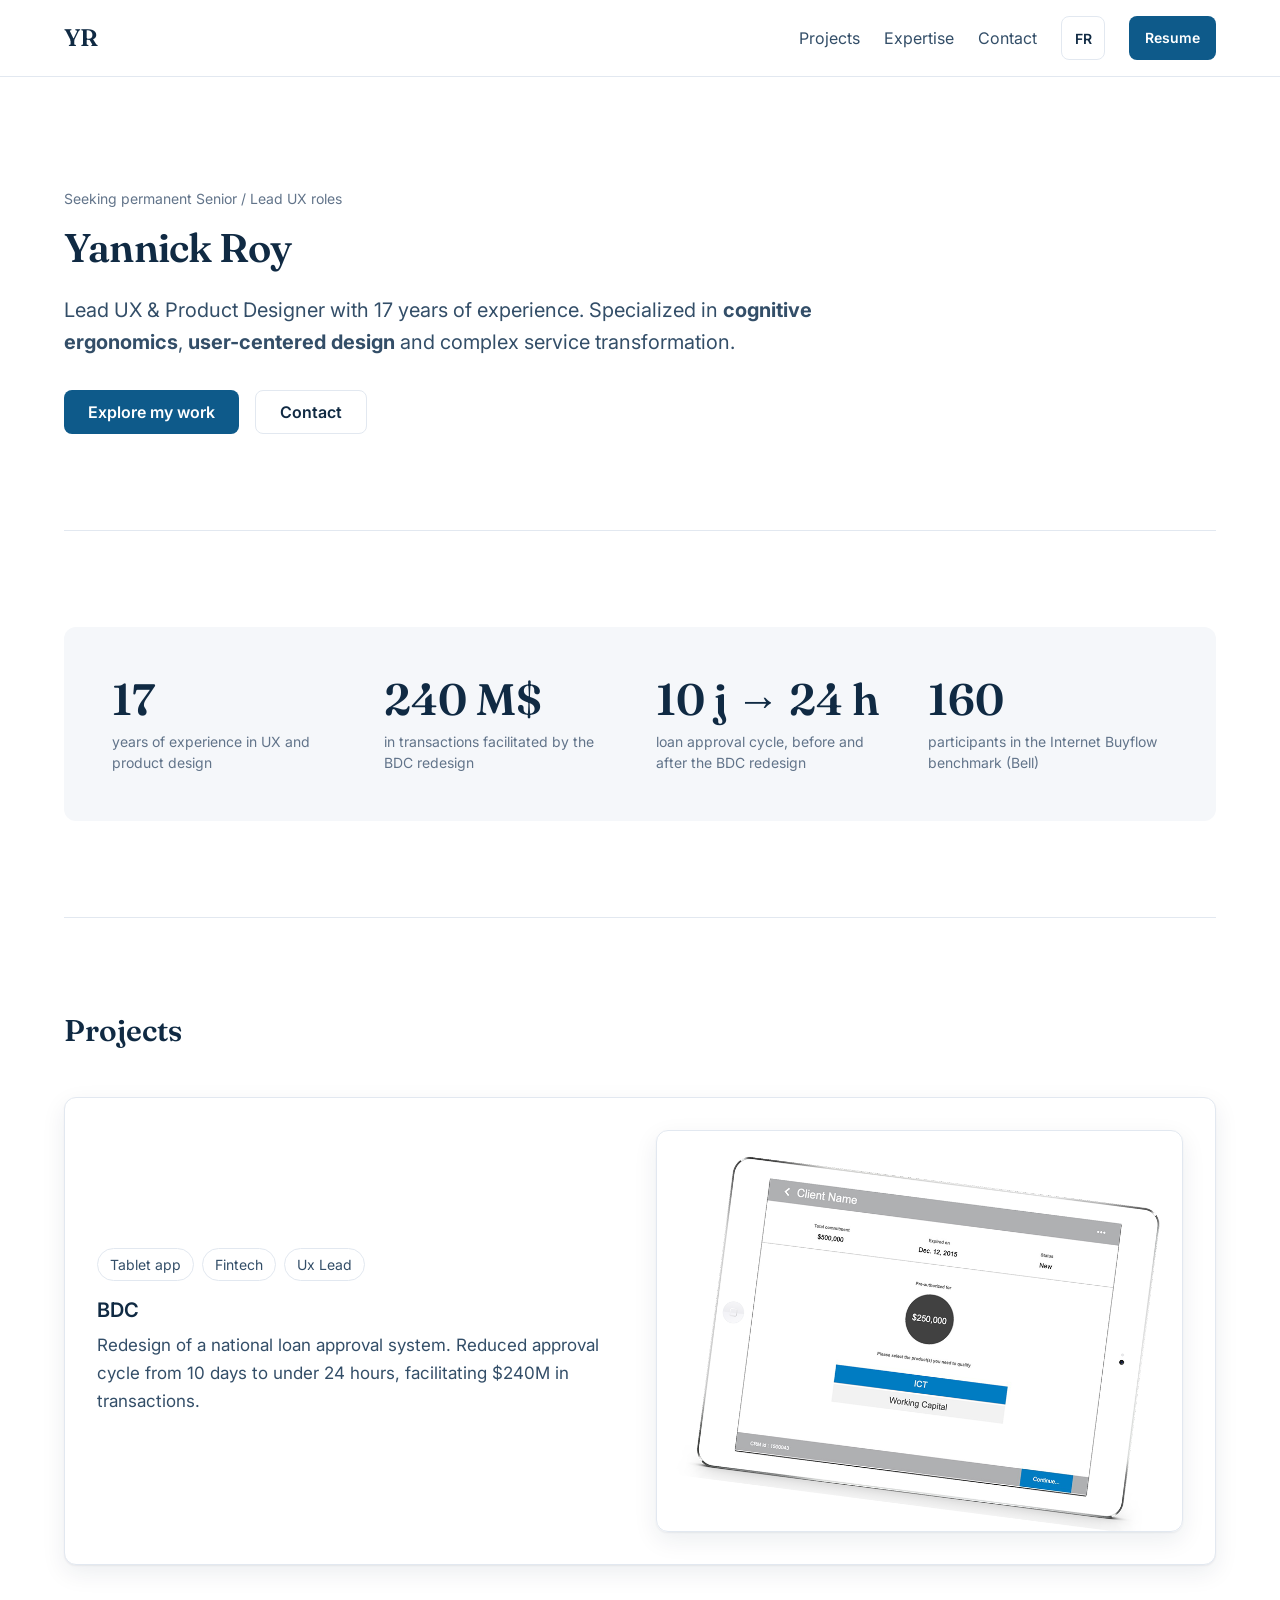
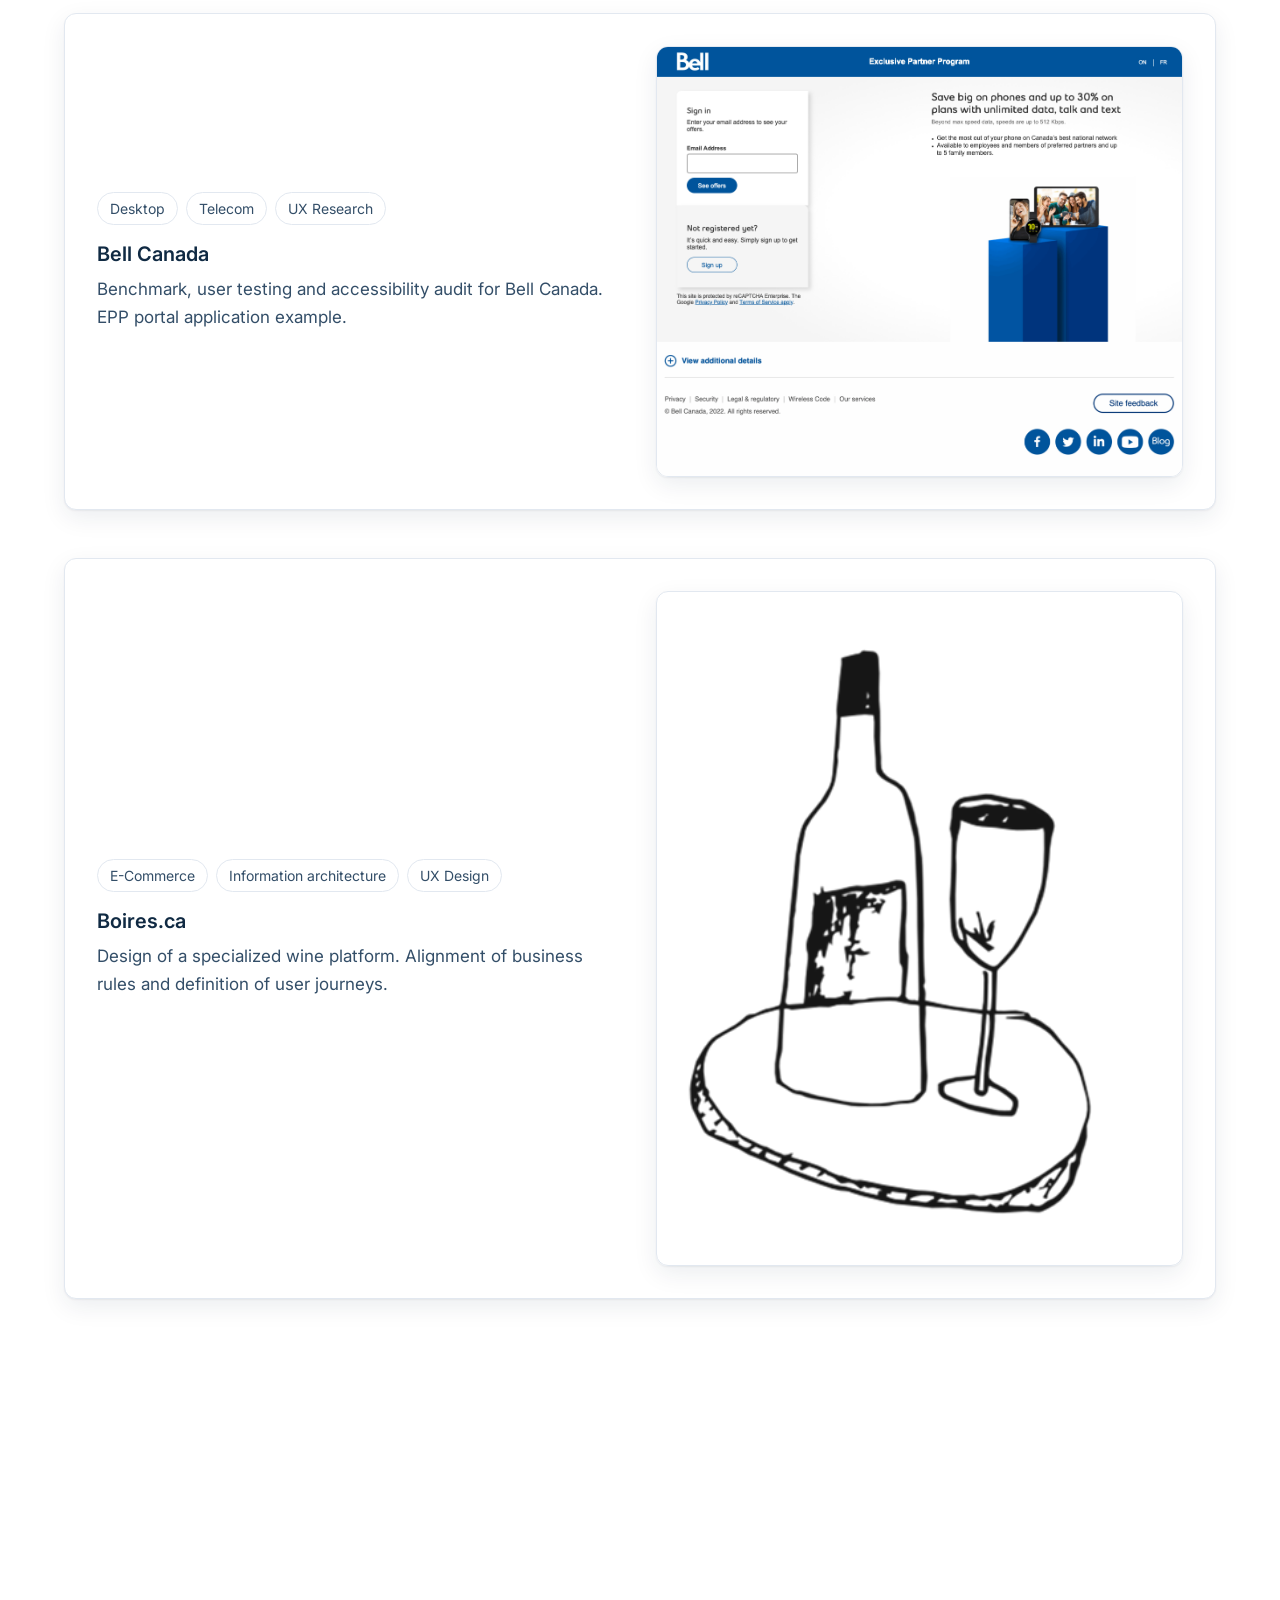
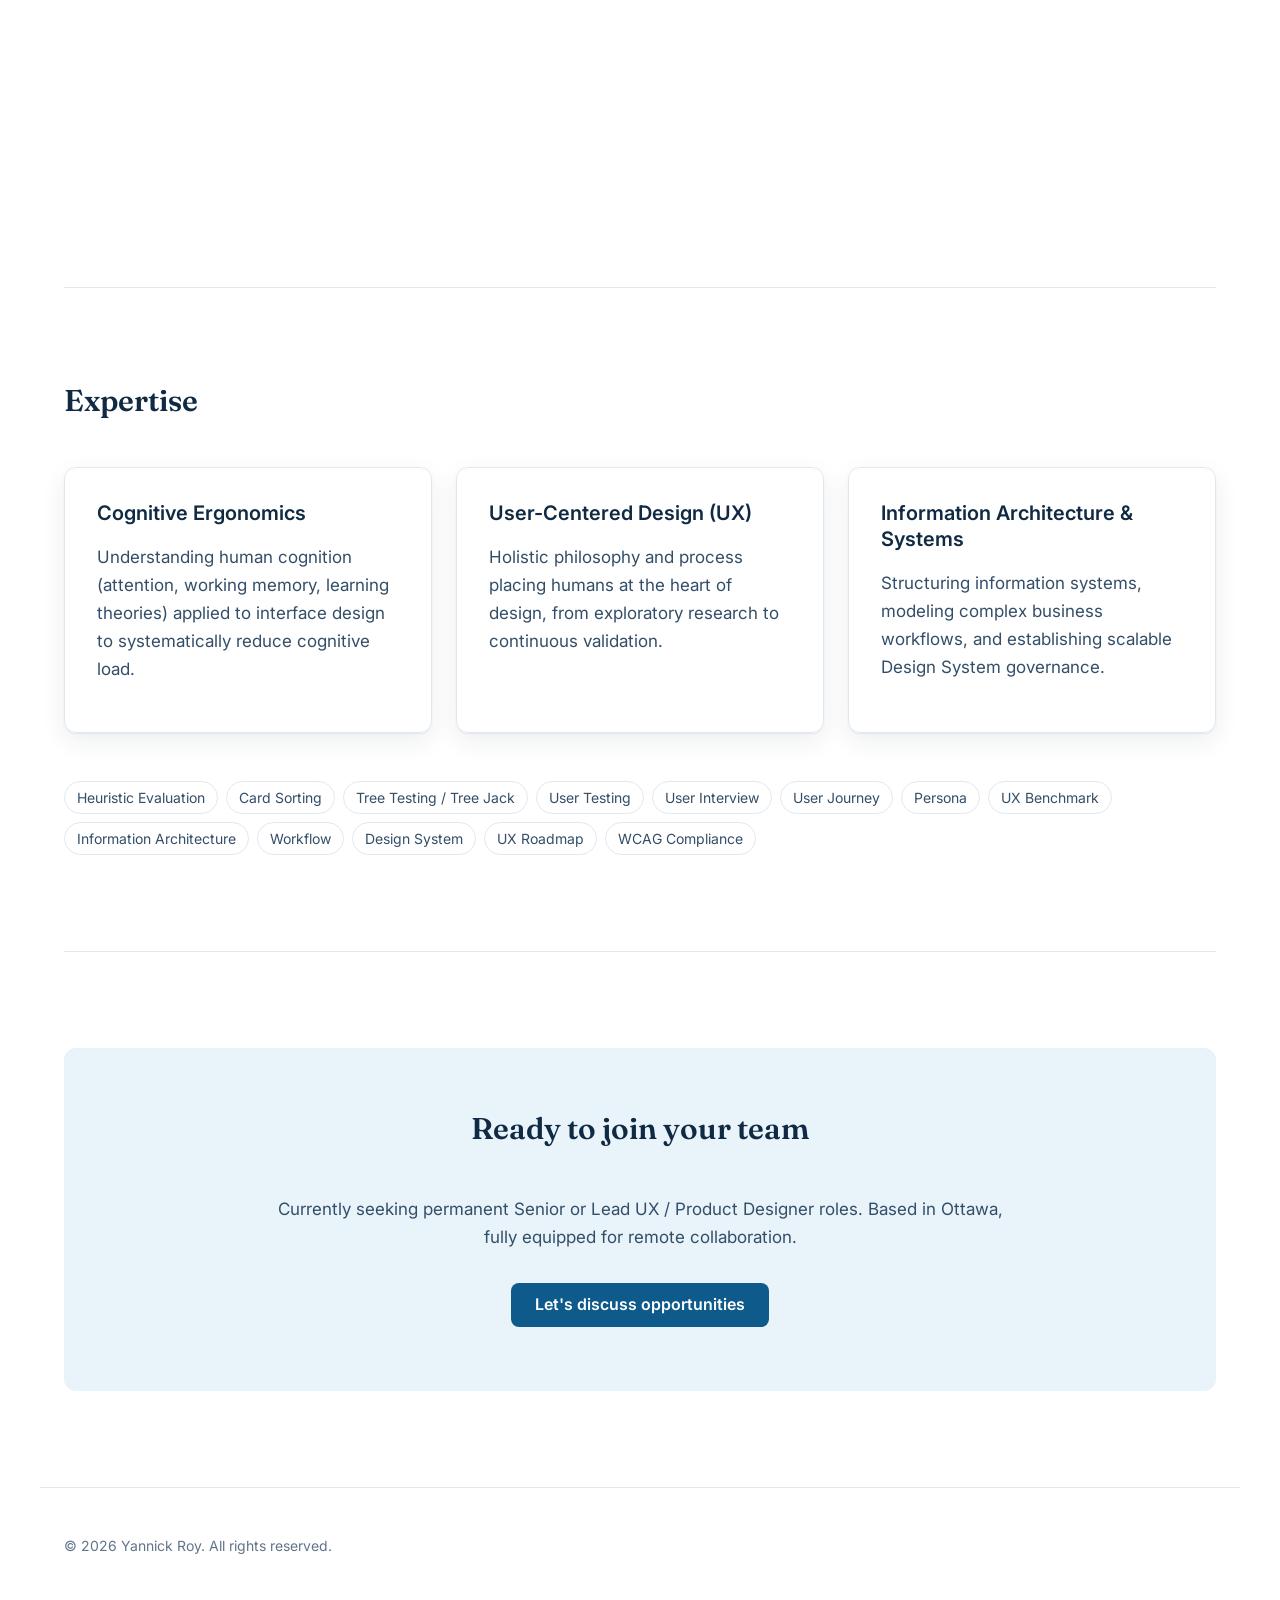
==== accueil-v2.html @ 12312c07 "Projets : la dernière carte tient sa position avant Expertise" ====
<!DOCTYPE html>
<html lang="fr">
<head>
  <meta charset="UTF-8" />
  <meta name="viewport" content="width=device-width, initial-scale=1.0" />
  <title>Yannick Roy — Lead UX &amp; Product Designer</title>
  <link rel="preconnect" href="https://fonts.googleapis.com" />
  <link rel="preconnect" href="https://fonts.gstatic.com" crossorigin />
  <link href="https://fonts.googleapis.com/css2?family=Fraunces:wght@600&family=Inter:wght@400;600&display=swap" rel="stylesheet" />
  <style>
    :root {
      --paper:#FFFFFF; --wash:#F5F7FA;
      --ink:#102A43; --ink-soft:#334E68; --muted:#62748A; --line:#E2E8F0;
      --accent:#1B7FBB; --accent-deep:#0E5A8A; --accent-wash:#E8F3FA;
      --font-display:"Fraunces",Georgia,serif; --font-body:"Inter",system-ui,sans-serif;
      --radius:12px; --shadow:0 1px 2px rgba(16,42,67,.06),0 8px 24px rgba(16,42,67,.08);
    }
    * { box-sizing:border-box; }
    body { margin:0; background:var(--paper); color:var(--ink-soft); font-family:var(--font-body); font-size:17px; line-height:1.65; }
    a { color:var(--accent-deep); }
    a:focus-visible, button:focus-visible { outline:2px solid var(--accent-deep); outline-offset:2px; }
    .progress { position:fixed; top:0; left:0; height:3px; background:var(--accent); width:0; z-index:100; }
    header { position:sticky; top:0; background:rgba(255,255,255,.92); backdrop-filter:blur(6px); border-bottom:1px solid var(--line); z-index:99; }
    .nav { max-width:1200px; margin:0 auto; padding:16px 24px; display:flex; align-items:center; gap:24px; }
    .nav-logo { font-family:var(--font-display); font-weight:600; font-size:24px; color:var(--ink); text-decoration:none; }
    .nav-links { display:flex; gap:24px; list-style:none; margin:0 0 0 auto; padding:0; }
    .nav-links a { color:var(--ink-soft); text-decoration:none; font-size:16px; min-height:44px; display:flex; align-items:center; }
    .nav-links a:hover { color:var(--accent-deep); }
    .btn-lang { min-width:44px; min-height:44px; border:1px solid var(--line); border-radius:8px; background:var(--paper); color:var(--ink); font:600 14px var(--font-body); cursor:pointer; }
    .btn-cv { min-height:44px; display:flex; align-items:center; padding:0 16px; border-radius:8px; background:var(--accent-deep); color:#fff; text-decoration:none; font-size:14px; font-weight:600; }
    .btn-cv:hover { background:var(--ink); }
    main { max-width:1200px; margin:0 auto; padding:0 24px; }
    section { padding:96px 0; }
    section[id] { scroll-margin-top:96px; }
    #projects { padding-bottom:60vh; }
    section + section { border-top:1px solid var(--line); }
    h1 { font-family:var(--font-display); font-weight:600; font-size:40px; line-height:1.1; letter-spacing:-0.02em; color:var(--ink); margin:0 0 24px; }
    h2 { font-family:var(--font-display); font-weight:600; font-size:30px; line-height:1.15; color:var(--ink); margin:0 0 48px; }
    h3 { font-size:20px; line-height:1.3; font-weight:600; color:var(--ink); margin:0 0 8px; }
    .lead { font-size:20px; line-height:1.6; max-width:760px; margin:0 0 32px; }
    .hero-status { font-size:14px; color:var(--muted); margin-bottom:16px; }
    .hero-cta { display:flex; gap:16px; flex-wrap:wrap; }
    .btn-primary { min-height:44px; display:inline-flex; align-items:center; padding:0 24px; border-radius:8px; background:var(--accent-deep); color:#fff; text-decoration:none; font-weight:600; font-size:16px; }
    .btn-primary:hover { background:var(--ink); }
    .btn-secondary { min-height:44px; display:inline-flex; align-items:center; padding:0 24px; border-radius:8px; border:1px solid var(--line); color:var(--ink); text-decoration:none; font-weight:600; font-size:16px; }
    .stats { background:var(--wash); border-radius:12px; padding:48px; display:grid; grid-template-columns:repeat(4,1fr); gap:32px; }
    .stat-num { font-family:var(--font-display); font-weight:600; font-size:44px; color:var(--ink); line-height:1.1; }
    .stat-label { font-size:14px; color:var(--muted); line-height:1.5; margin-top:8px; }
    .projects-grid { display:block; }
    .card { display:grid; grid-template-columns:1fr 1fr; gap:32px; align-items:center; background:var(--paper); border:1px solid var(--line); border-radius:12px; box-shadow:var(--shadow); padding:32px; text-decoration:none; color:inherit; margin-bottom:48px; position:sticky; top:96px; }
    .projects-grid .card:nth-child(2) { top:112px; }
    .projects-grid .card:nth-child(3) { top:128px; }
    .card:hover { border-color:var(--accent-deep); }
    .card img { width:100%; border-radius:12px; border:1px solid var(--line); box-shadow:var(--shadow); }
    .card p { margin:0; }
    .tags { display:flex; gap:8px; flex-wrap:wrap; margin-bottom:16px; }
    .tag { font-size:14px; padding:4px 12px; border-radius:999px; border:1px solid var(--line); color:var(--ink-soft); }
    .expertise-grid { display:grid; grid-template-columns:repeat(3,1fr); gap:24px; }
    .expertise-card { border:1px solid var(--line); border-radius:12px; padding:32px; box-shadow:var(--shadow); }
    .methods { display:flex; flex-wrap:wrap; gap:8px; margin-top:48px; }
    .contact-card { background:var(--accent-wash); border-radius:12px; padding:64px; text-align:center; }
    .contact-card p { max-width:760px; margin:0 auto 32px; }
    footer { max-width:1200px; margin:0 auto; padding:32px 24px 48px; font-size:14px; color:var(--muted); border-top:1px solid var(--line); }
    .fade { opacity:0; transform:translateY(24px); transition:opacity 600ms ease-out, transform 600ms ease-out; }
    .fade.visible { opacity:1; transform:none; }
    @media (max-width: 800px) {
      h1 { font-size:32px; } h2 { font-size:26px; } section { padding:64px 0; }
      .stats { grid-template-columns:1fr 1fr; padding:32px; }
      .card { grid-template-columns:1fr; }
      .expertise-grid { grid-template-columns:1fr; }
      .nav-links { display:none; }
    }
    @media (prefers-reduced-motion: reduce) {
      .fade { opacity:1; transform:none; transition:none; }
      .card { position:static; }
      #projects { padding-bottom:96px; }
    }
  </style>
</head>
<body>
  <div class="progress" id="progress"></div>
  <header>
    <nav class="nav">
      <a href="accueil-v2.html" class="nav-logo">YR</a>
      <ul class="nav-links">
        <li><a href="#projects" data-i18n="nav_projects">Projets</a></li>
        <li><a href="#expertise" data-i18n="nav_expertise">Expertise</a></li>
        <li><a href="#contact" data-i18n="nav_contact">Contact</a></li>
      </ul>
      <button id="lang-toggle" class="btn-lang" aria-label="Changer de langue"><span id="lang-text">EN</span></button>
      <a href="CV_Yannick-Roy_2026_fr.pdf" class="btn-cv" data-i18n="nav_cv">CV</a>
    </nav>
  </header>

  <main>
    <section class="fade">
      <p class="hero-status" data-i18n="hero_status">Disponible pour un poste permanent Senior / Lead UX</p>
      <h1>Yannick Roy</h1>
      <p class="lead" data-i18n="hero_subtitle">Lead UX &amp; Product Designer avec 17 ans d’expérience. Spécialisé en <strong>ergonomie cognitive</strong>, <strong>design centré utilisateur</strong> et transformation de services complexes.</p>
      <div class="hero-cta">
        <a href="#projects" class="btn-primary" data-i18n="hero_cta_primary">Découvrir mes projets</a>
        <a href="#contact" class="btn-secondary" data-i18n="nav_contact">Contact</a>
      </div>
    </section>

    <section class="fade">
      <div class="stats">
        <div><div class="stat-num">17</div><div class="stat-label" data-i18n="stat_years">années d’expérience en UX et design produit</div></div>
        <div><div class="stat-num">240 M$</div><div class="stat-label" data-i18n="stat_bdc">de transactions facilitées par la refonte BDC</div></div>
        <div><div class="stat-num">10 j → 24 h</div><div class="stat-label" data-i18n="stat_cycle">cycle d’autorisation de prêts, avant et après la refonte BDC</div></div>
        <div><div class="stat-num">160</div><div class="stat-label" data-i18n="stat_bell">participants au benchmark Internet Buyflow (Bell)</div></div>
      </div>
    </section>

    <section id="projects" class="fade">
      <h2 data-i18n="projects_title">Projets</h2>
      <div class="projects-grid">
        <a href="bdc.html" class="card">
          <div>
            <div class="tags"><span class="tag">Tablet app</span><span class="tag">Fintech</span><span class="tag">Ux Lead</span></div>
            <h3>BDC</h3>
            <p data-i18n="project_bdc_desc">Refonte d'un système national d'autorisation de prêts. Réduction du cycle de validation de 10 jours à 24 heures, facilitant 240 M$ de transactions.</p>
          </div>
          <img src="images/BDC/BDC-Prototype-Tablet.png" alt="Prototype tablette BDC : écran d'autorisation de prêt" />
        </a>
        <a href="bell.html" class="card">
          <div>
            <div class="tags"><span class="tag">Desktop</span><span class="tag">Telecom</span><span class="tag">UX Research</span></div>
            <h3>Bell Canada</h3>
            <p data-i18n="project_bell_desc">Benchmark, tests utilisateurs et audit d'accessibilité pour Bell Canada. Exemple d'application au portail EPP.</p>
          </div>
          <img src="images/BellEPP/EPP-LandingOld.jpg" alt="Ancien portail EPP de Bell, avant la refonte" />
        </a>
        <a href="boires.html" class="card">
          <div>
            <div class="tags"><span class="tag">E-Commerce</span><span class="tag">Information architecture</span><span class="tag">UX Design</span></div>
            <h3>Boires.ca</h3>
            <p data-i18n="project_boires_desc">Design d'une plateforme spécialisée vin. Alignement des règles d'affaires et définition des parcours utilisateurs.</p>
          </div>
          <img src="images/Boires/Boires-Noir-Illustration.png" alt="Illustration de la plateforme Boires.ca" />
        </a>
      </div>
    </section>

    <section id="expertise" class="fade">
      <h2 data-i18n="expertise_title">Expertise</h2>
      <div class="expertise-grid">
        <div class="expertise-card">
          <h3 data-i18n="expertise_1_title">Ergonomie Cognitive</h3>
          <p data-i18n="expertise_1_desc">Compréhension du fonctionnement humain (système attentionnel, mémoire, théories de l'apprentissage) appliquée à la conception d'interfaces pour réduire la charge mentale.</p>
        </div>
        <div class="expertise-card">
          <h3 data-i18n="expertise_2_title">Design Centré Utilisateur (UX)</h3>
          <p data-i18n="expertise_2_desc">Philosophie et processus holistiques plaçant l'humain au cœur de la conception, de la recherche exploratoire à la validation continue.</p>
        </div>
        <div class="expertise-card">
          <h3 data-i18n="expertise_3_title">Architecture d'Information &amp; Systèmes</h3>
          <p data-i18n="expertise_3_desc">Structuration de systèmes d'information, modélisation de flux d'affaires complexes (workflows) et gouvernance de solutions évolutives.</p>
        </div>
      </div>
      <div class="methods">
        <span class="tag" data-i18n="exp_tag_heuristics">Évaluation heuristique</span>
        <span class="tag" data-i18n="exp_tag_card_sorting">Tri de cartes</span>
        <span class="tag" data-i18n="exp_tag_tree_jack">Tree testing / Tree jack</span>
        <span class="tag" data-i18n="exp_tag_user_testing">Test utilisateur</span>
        <span class="tag" data-i18n="exp_tag_interview">Entrevue</span>
        <span class="tag" data-i18n="exp_tag_user_journey">User journey</span>
        <span class="tag" data-i18n="exp_tag_persona">Persona</span>
        <span class="tag" data-i18n="exp_tag_benchmark">Benchmark</span>
        <span class="tag" data-i18n="exp_tag_info_architecture">Information architecture</span>
        <span class="tag" data-i18n="exp_tag_workflow">Workflow</span>
        <span class="tag" data-i18n="exp_tag_design_system">Design System</span>
        <span class="tag" data-i18n="exp_tag_roadmap">Feuille de route (Roadmap)</span>
        <span class="tag" data-i18n="exp_tag_wcag">WCAG</span>
      </div>
    </section>

    <section id="contact" class="fade">
      <div class="contact-card">
        <h2 data-i18n="contact_title">Prêt à rejoindre votre équipe</h2>
        <p data-i18n="contact_subtitle">Actuellement ouvert aux opportunités permanentes en tant que Senior ou Lead UX / Product Designer. Basé à Ottawa (disponible pour le télétravail).</p>
        <a href="mailto:yannick.roy@gmail.com" class="btn-primary" data-i18n="contact_btn">Discuter d’une opportunité</a>
      </div>
    </section>
  </main>

  <footer>
    <p>© 2026 Yannick Roy. <span data-i18n="footer_credits">Tous droits réservés.</span></p>
  </footer>

  <script>
    const translations = {
      fr: {
        nav_projects: "Projets", nav_expertise: "Expertise", nav_contact: "Contact", nav_cv: "CV",
        hero_status: "Disponible pour un poste permanent Senior / Lead UX",
        hero_subtitle: "Lead UX & Product Designer avec 17 ans d’expérience. Spécialisé en <strong>ergonomie cognitive</strong>, <strong>design centré utilisateur</strong> et transformation de services complexes.",
        hero_cta_primary: "Découvrir mes projets",
        stat_years: "années d’expérience en UX et design produit",
        stat_bdc: "de transactions facilitées par la refonte BDC",
        stat_cycle: "cycle d’autorisation de prêts, avant et après la refonte BDC",
        stat_bell: "participants au benchmark Internet Buyflow (Bell)",
        projects_title: "Projets",
        project_bdc_desc: "Refonte d'un système national d'autorisation de prêts. Réduction du cycle de validation de 10 jours à 24 heures, facilitant 240 M$ de transactions.",
        project_bell_desc: "Benchmark, tests utilisateurs et audit d'accessibilité pour Bell Canada. Exemple d'application au portail EPP.",
        project_boires_desc: "Design d'une plateforme spécialisée vin. Alignement des règles d'affaires et définition des parcours utilisateurs.",
        expertise_title: "Expertise",
        expertise_1_title: "Ergonomie Cognitive",
        expertise_1_desc: "Compréhension du fonctionnement humain (système attentionnel, mémoire, théories de l'apprentissage) appliquée à la conception d'interfaces pour réduire la charge mentale.",
        expertise_2_title: "Design Centré Utilisateur (UX)",
        expertise_2_desc: "Philosophie et processus holistiques plaçant l'humain au cœur de la conception, de la recherche exploratoire à la validation continue.",
        expertise_3_title: "Architecture d'Information & Systèmes",
        expertise_3_desc: "Structuration de systèmes d'information, modélisation de flux d'affaires complexes (workflows) et gouvernance de solutions évolutives.",
        exp_tag_heuristics: "Évaluation heuristique", exp_tag_card_sorting: "Tri de cartes",
        exp_tag_tree_jack: "Tree testing / Tree jack", exp_tag_user_testing: "Test utilisateur",
        exp_tag_interview: "Entrevue", exp_tag_user_journey: "User journey", exp_tag_persona: "Persona",
        exp_tag_benchmark: "Benchmark", exp_tag_info_architecture: "Information architecture",
        exp_tag_workflow: "Workflow", exp_tag_design_system: "Design System",
        exp_tag_roadmap: "Feuille de route (Roadmap)", exp_tag_wcag: "WCAG",
        contact_title: "Prêt à rejoindre votre équipe",
        contact_subtitle: "Actuellement ouvert aux opportunités permanentes en tant que Senior ou Lead UX / Product Designer. Basé à Ottawa (disponible pour le télétravail).",
        contact_btn: "Discuter d’une opportunité",
        footer_credits: "Tous droits réservés."
      },
      en: {
        nav_projects: "Projects", nav_expertise: "Expertise", nav_contact: "Contact", nav_cv: "Resume",
        hero_status: "Seeking permanent Senior / Lead UX roles",
        hero_subtitle: "Lead UX & Product Designer with 17 years of experience. Specialized in <strong>cognitive ergonomics</strong>, <strong>user-centered design</strong> and complex service transformation.",
        hero_cta_primary: "Explore my work",
        stat_years: "years of experience in UX and product design",
        stat_bdc: "in transactions facilitated by the BDC redesign",
        stat_cycle: "loan approval cycle, before and after the BDC redesign",
        stat_bell: "participants in the Internet Buyflow benchmark (Bell)",
        projects_title: "Projects",
        project_bdc_desc: "Redesign of a national loan approval system. Reduced approval cycle from 10 days to under 24 hours, facilitating $240M in transactions.",
        project_bell_desc: "Benchmark, user testing and accessibility audit for Bell Canada. EPP portal application example.",
        project_boires_desc: "Design of a specialized wine platform. Alignment of business rules and definition of user journeys.",
        expertise_title: "Expertise",
        expertise_1_title: "Cognitive Ergonomics",
        expertise_1_desc: "Understanding human cognition (attention, working memory, learning theories) applied to interface design to systematically reduce cognitive load.",
        expertise_2_title: "User-Centered Design (UX)",
        expertise_2_desc: "Holistic philosophy and process placing humans at the heart of design, from exploratory research to continuous validation.",
        expertise_3_title: "Information Architecture & Systems",
        expertise_3_desc: "Structuring information systems, modeling complex business workflows, and establishing scalable Design System governance.",
        exp_tag_heuristics: "Heuristic Evaluation", exp_tag_card_sorting: "Card Sorting",
        exp_tag_tree_jack: "Tree Testing / Tree Jack", exp_tag_user_testing: "User Testing",
        exp_tag_interview: "User Interview", exp_tag_user_journey: "User Journey", exp_tag_persona: "Persona",
        exp_tag_benchmark: "UX Benchmark", exp_tag_info_architecture: "Information Architecture",
        exp_tag_workflow: "Workflow", exp_tag_design_system: "Design System",
        exp_tag_roadmap: "UX Roadmap", exp_tag_wcag: "WCAG Compliance",
        contact_title: "Ready to join your team",
        contact_subtitle: "Currently seeking permanent Senior or Lead UX / Product Designer roles. Based in Ottawa, fully equipped for remote collaboration.",
        contact_btn: "Let's discuss opportunities",
        footer_credits: "All rights reserved."
      }
    };
    function getInitialLanguage() {
      const saved = localStorage.getItem("user_lang");
      if (saved === "fr" || saved === "en") return saved;
      return navigator.language.slice(0, 2) === "fr" ? "fr" : "en";
    }
    let currentLang = getInitialLanguage();
    function updatePageLanguage(lang) {
      document.documentElement.setAttribute("lang", lang);
      document.querySelectorAll("[data-i18n]").forEach((el) => {
        const key = el.getAttribute("data-i18n");
        if (translations[lang] && translations[lang][key]) el.innerHTML = translations[lang][key];
      });
      const langText = document.getElementById("lang-text");
      if (langText) langText.textContent = lang === "fr" ? "EN" : "FR";
      const cvBtn = document.querySelector(".btn-cv");
      if (cvBtn) cvBtn.setAttribute("href", lang === "fr" ? "CV_Yannick-Roy_2026_fr.pdf" : "CV_Yannick-Roy_2026_en.pdf");
    }
    document.addEventListener("DOMContentLoaded", () => {
      updatePageLanguage(currentLang);
      const toggle = document.getElementById("lang-toggle");
      if (toggle) toggle.addEventListener("click", () => {
        currentLang = currentLang === "fr" ? "en" : "fr";
        localStorage.setItem("user_lang", currentLang);
        updatePageLanguage(currentLang);
      });
      const progress = document.getElementById("progress");
      window.addEventListener("scroll", () => {
        const h = document.documentElement.scrollHeight - window.innerHeight;
        progress.style.width = (h > 0 ? (window.scrollY / h) * 100 : 0) + "%";
      }, { passive: true });
      const observer = new IntersectionObserver((entries) => {
        entries.forEach((e) => { if (e.isIntersecting) { e.target.classList.add("visible"); observer.unobserve(e.target); } });
      }, { threshold: 0.1 });
      document.querySelectorAll(".fade").forEach((el) => observer.observe(el));
    });
  </script>
</body>
</html>
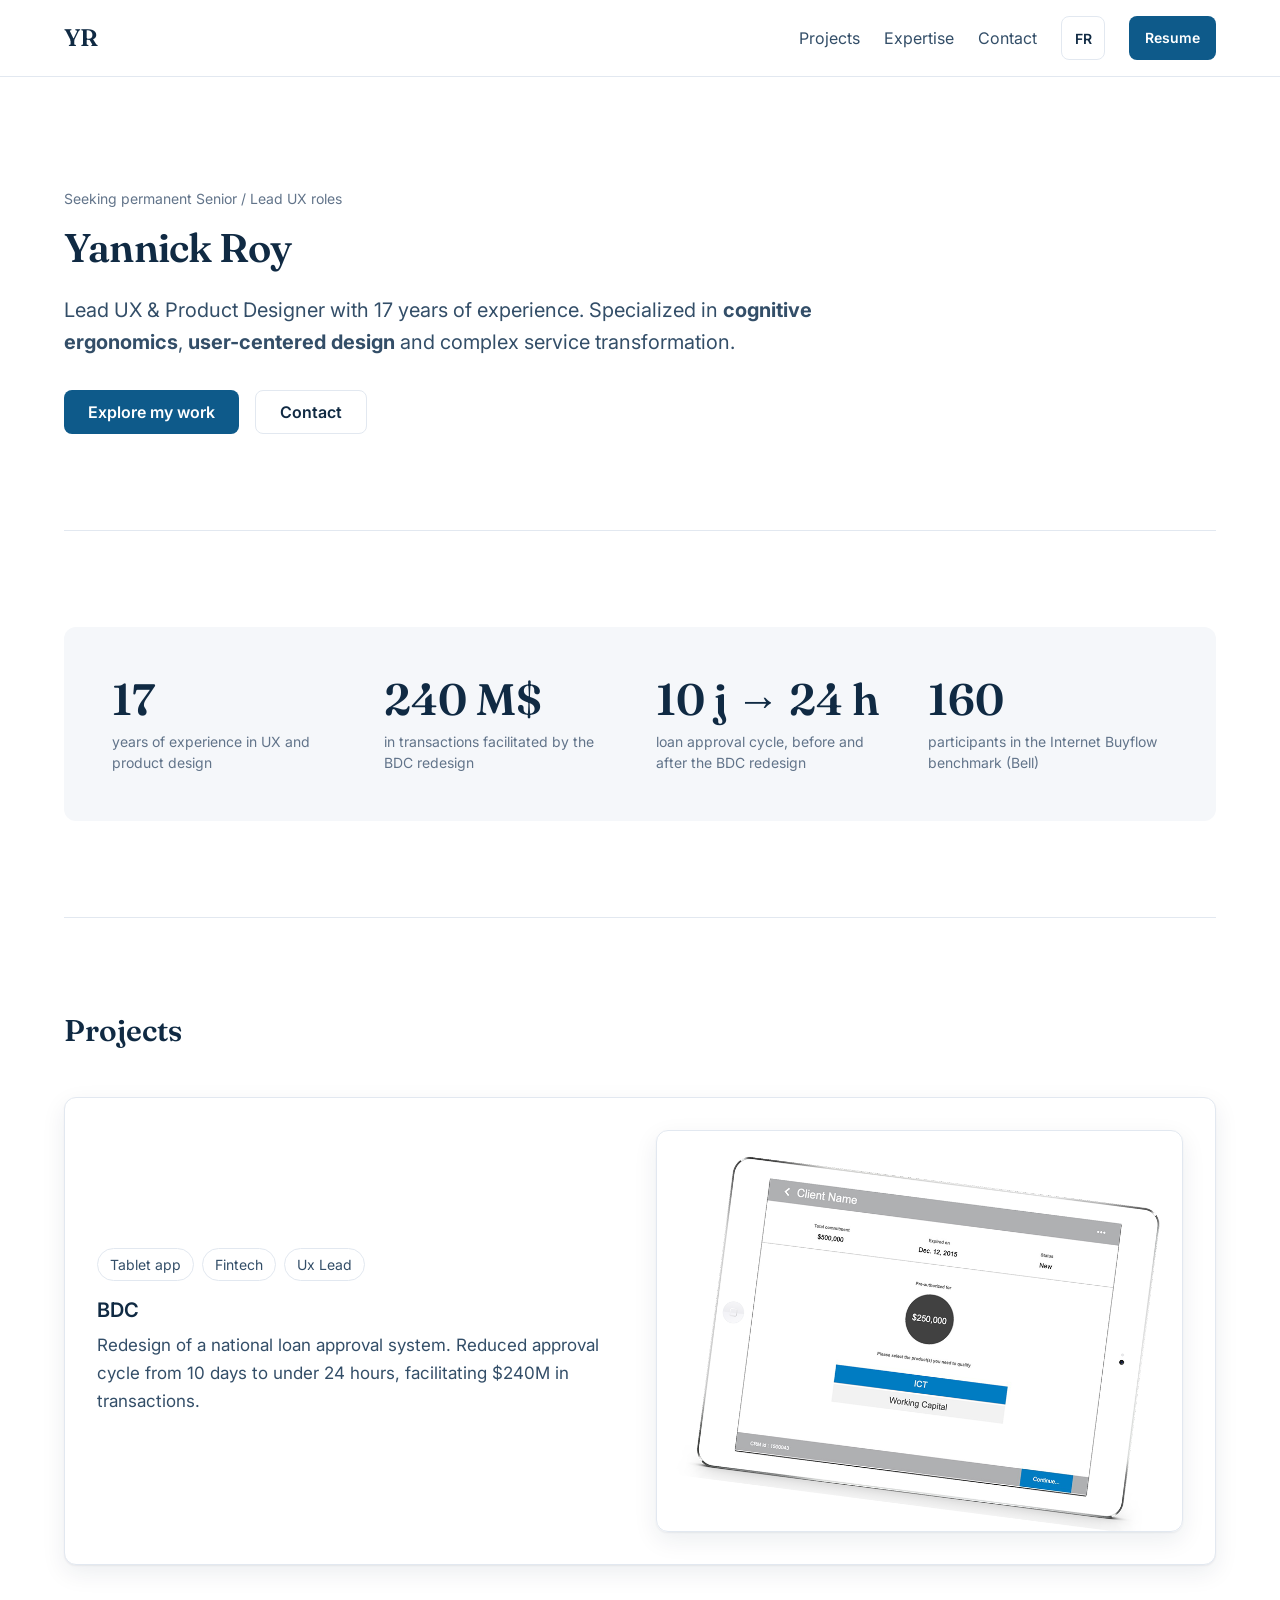
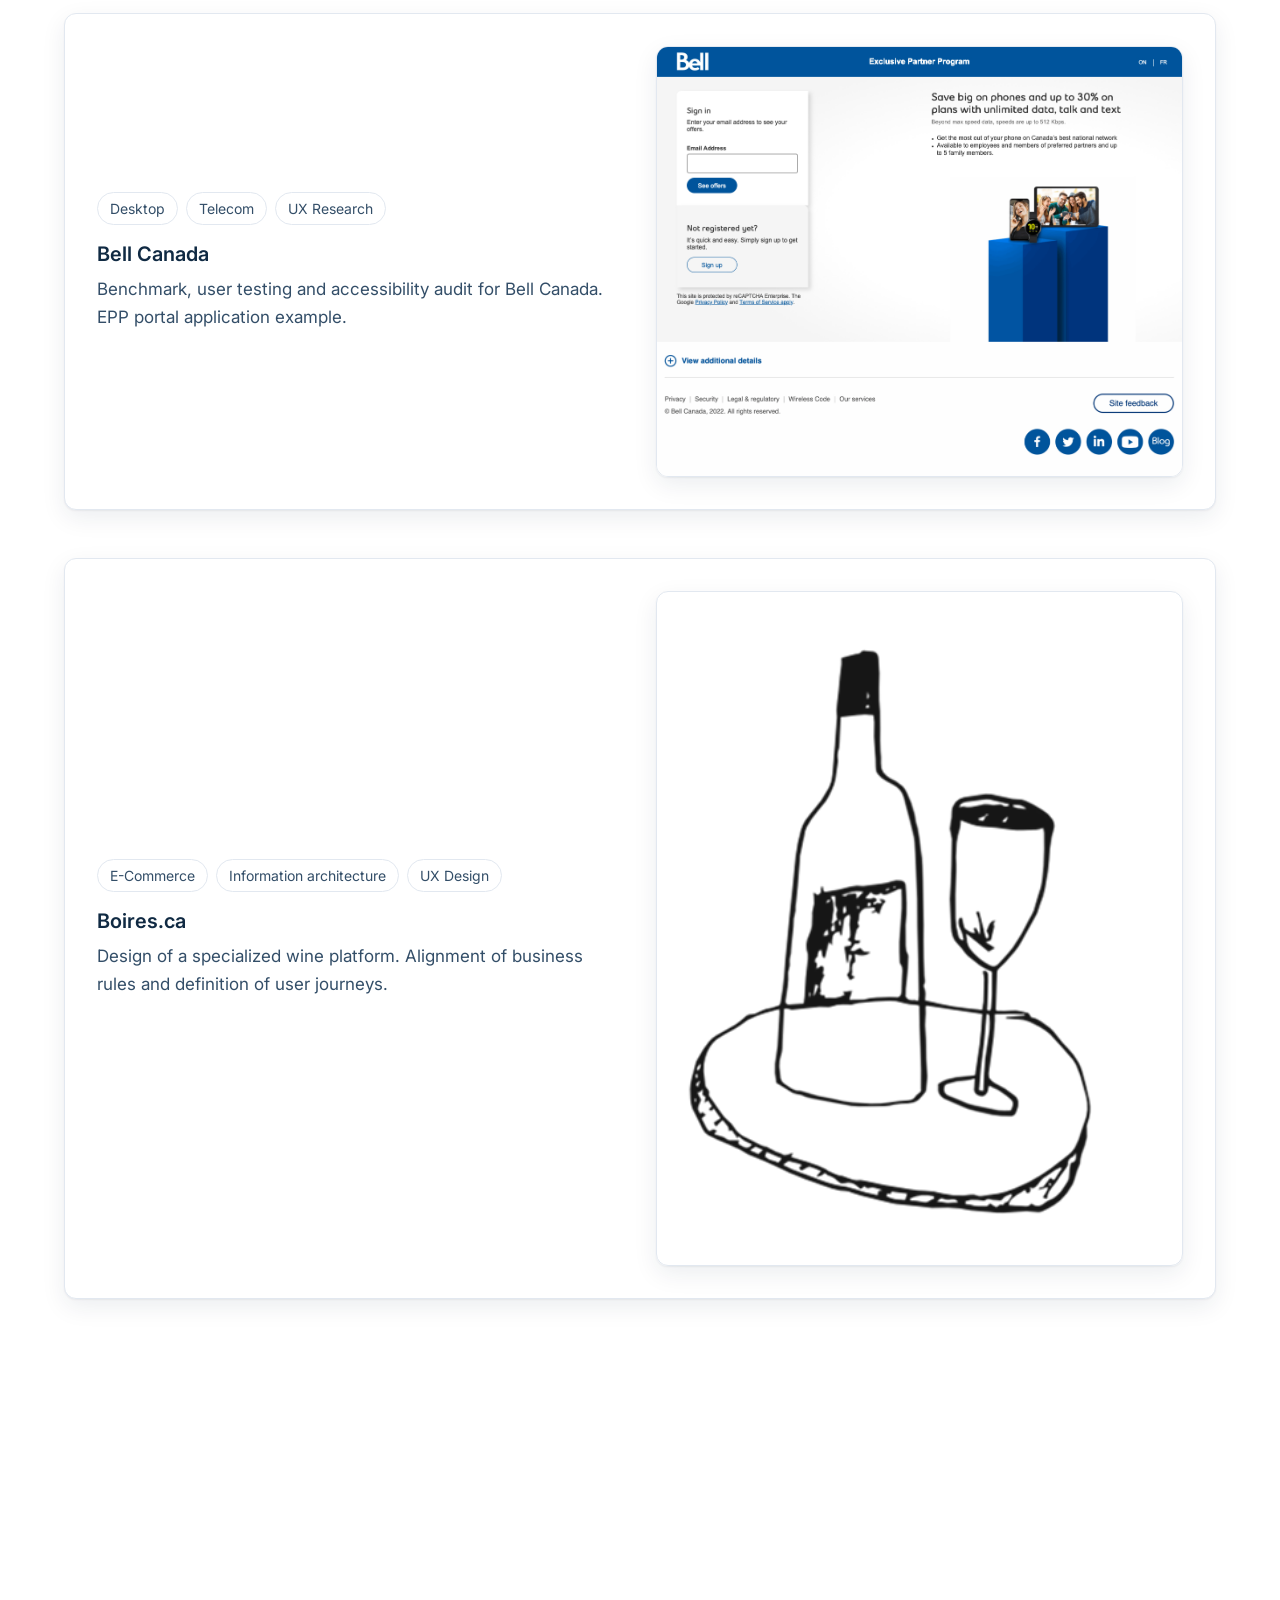
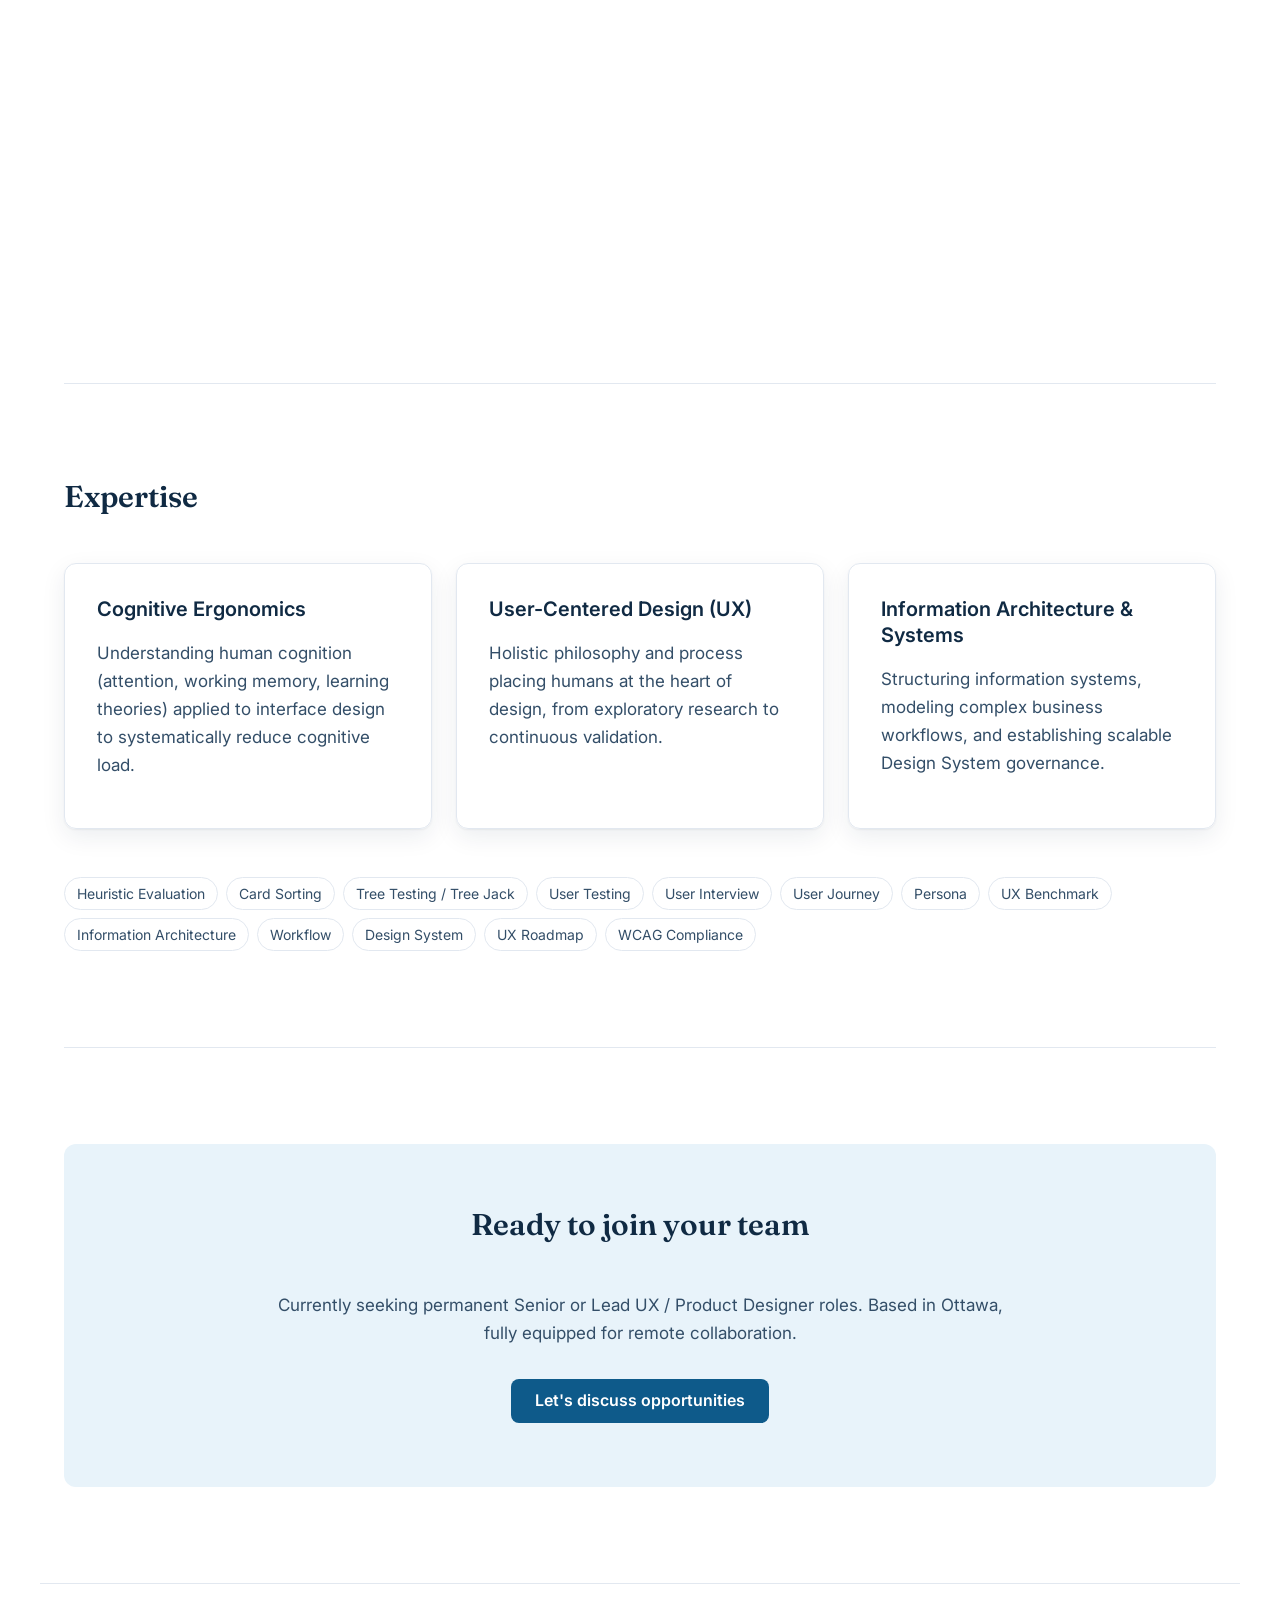
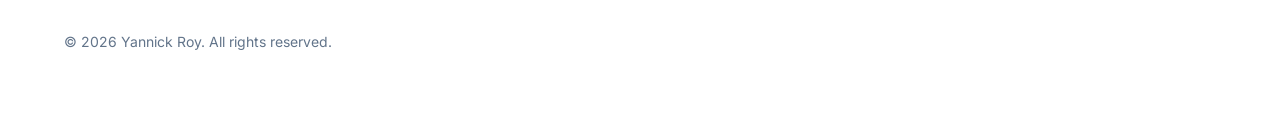
==== commit ceb88ff7: "Projets : espace dans le conteneur des cartes pour que la dernière tienne" ====
--- a/accueil-v2.html
+++ b/accueil-v2.html
@@ -32,7 +32,6 @@
     main { max-width:1200px; margin:0 auto; padding:0 24px; }
     section { padding:96px 0; }
     section[id] { scroll-margin-top:96px; }
-    #projects { padding-bottom:60vh; }
     section + section { border-top:1px solid var(--line); }
     h1 { font-family:var(--font-display); font-weight:600; font-size:40px; line-height:1.1; letter-spacing:-0.02em; color:var(--ink); margin:0 0 24px; }
     h2 { font-family:var(--font-display); font-weight:600; font-size:30px; line-height:1.15; color:var(--ink); margin:0 0 48px; }
@@ -46,7 +45,7 @@
     .stats { background:var(--wash); border-radius:12px; padding:48px; display:grid; grid-template-columns:repeat(4,1fr); gap:32px; }
     .stat-num { font-family:var(--font-display); font-weight:600; font-size:44px; color:var(--ink); line-height:1.1; }
     .stat-label { font-size:14px; color:var(--muted); line-height:1.5; margin-top:8px; }
-    .projects-grid { display:block; }
+    .projects-grid { display:block; padding-bottom:60vh; }
     .card { display:grid; grid-template-columns:1fr 1fr; gap:32px; align-items:center; background:var(--paper); border:1px solid var(--line); border-radius:12px; box-shadow:var(--shadow); padding:32px; text-decoration:none; color:inherit; margin-bottom:48px; position:sticky; top:96px; }
     .projects-grid .card:nth-child(2) { top:112px; }
     .projects-grid .card:nth-child(3) { top:128px; }
@@ -73,7 +72,7 @@
     @media (prefers-reduced-motion: reduce) {
       .fade { opacity:1; transform:none; transition:none; }
       .card { position:static; }
-      #projects { padding-bottom:96px; }
+      .projects-grid { padding-bottom:0; }
     }
   </style>
 </head>
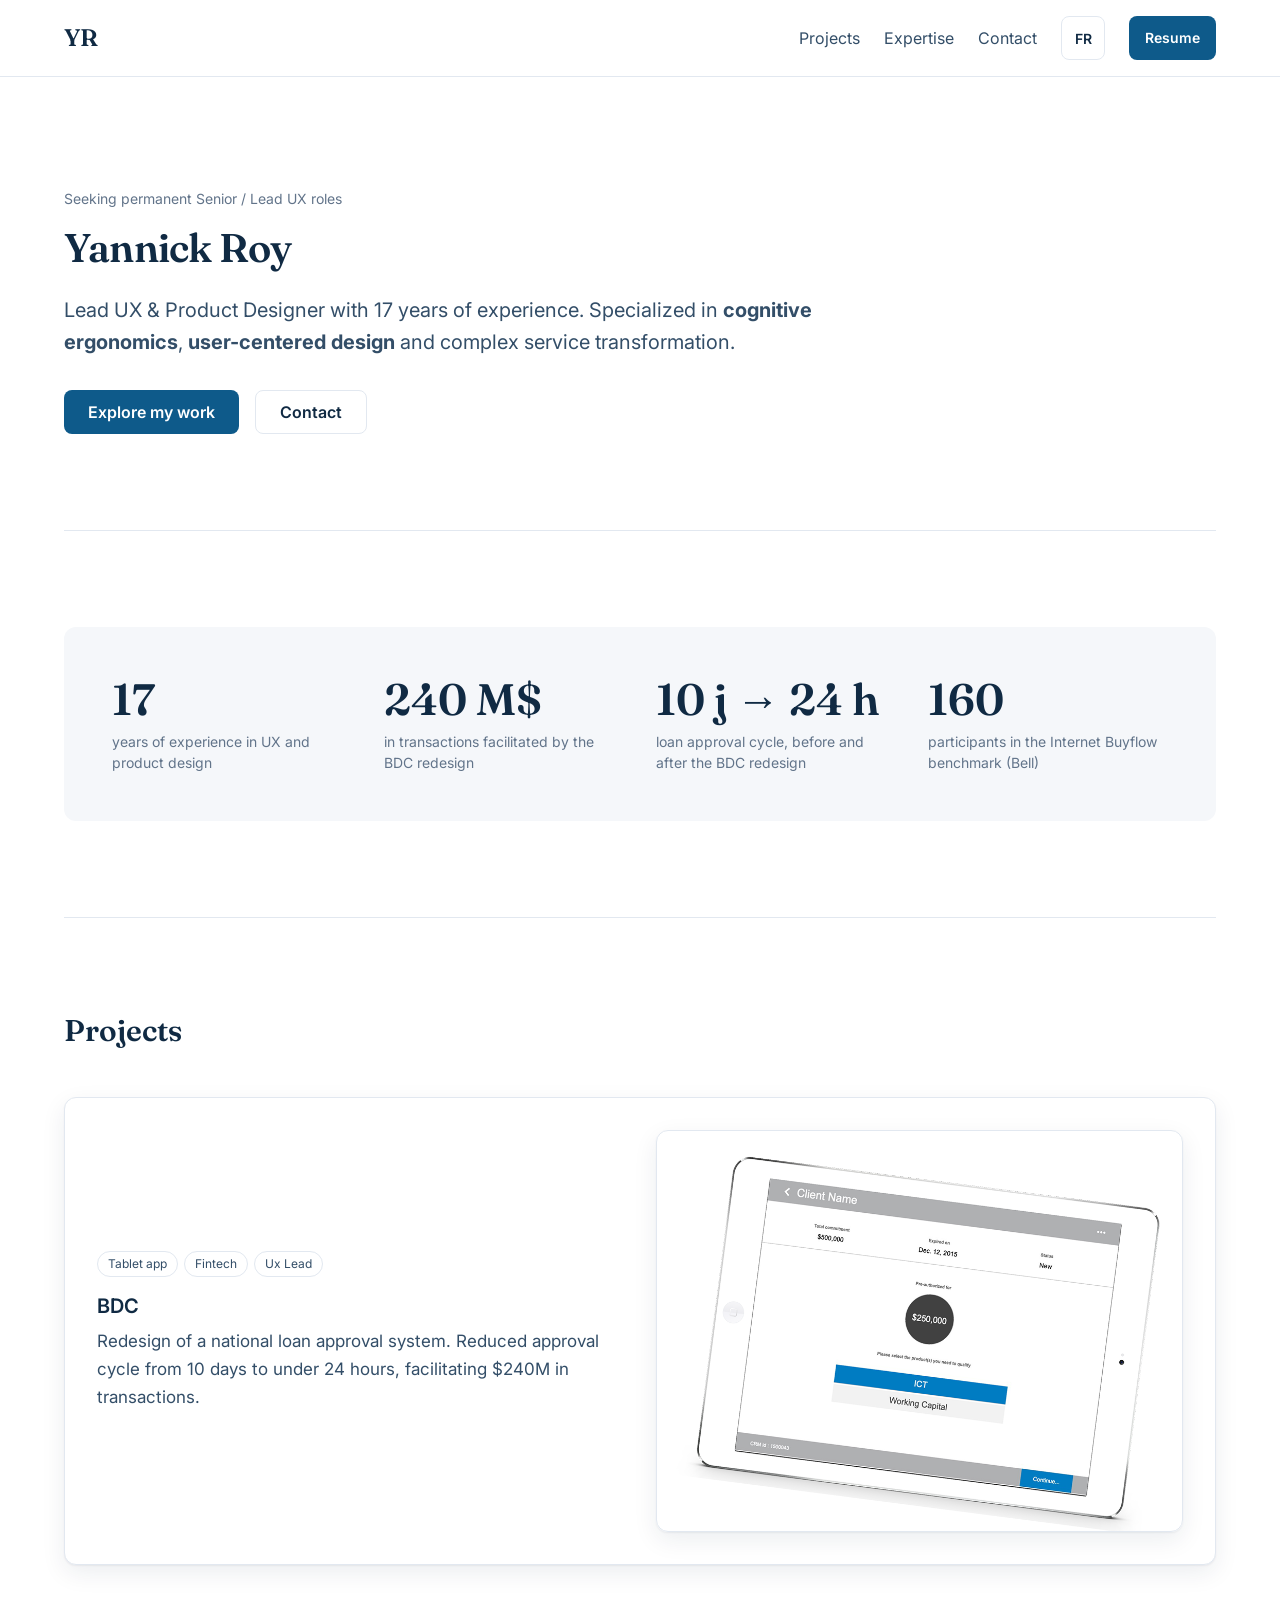
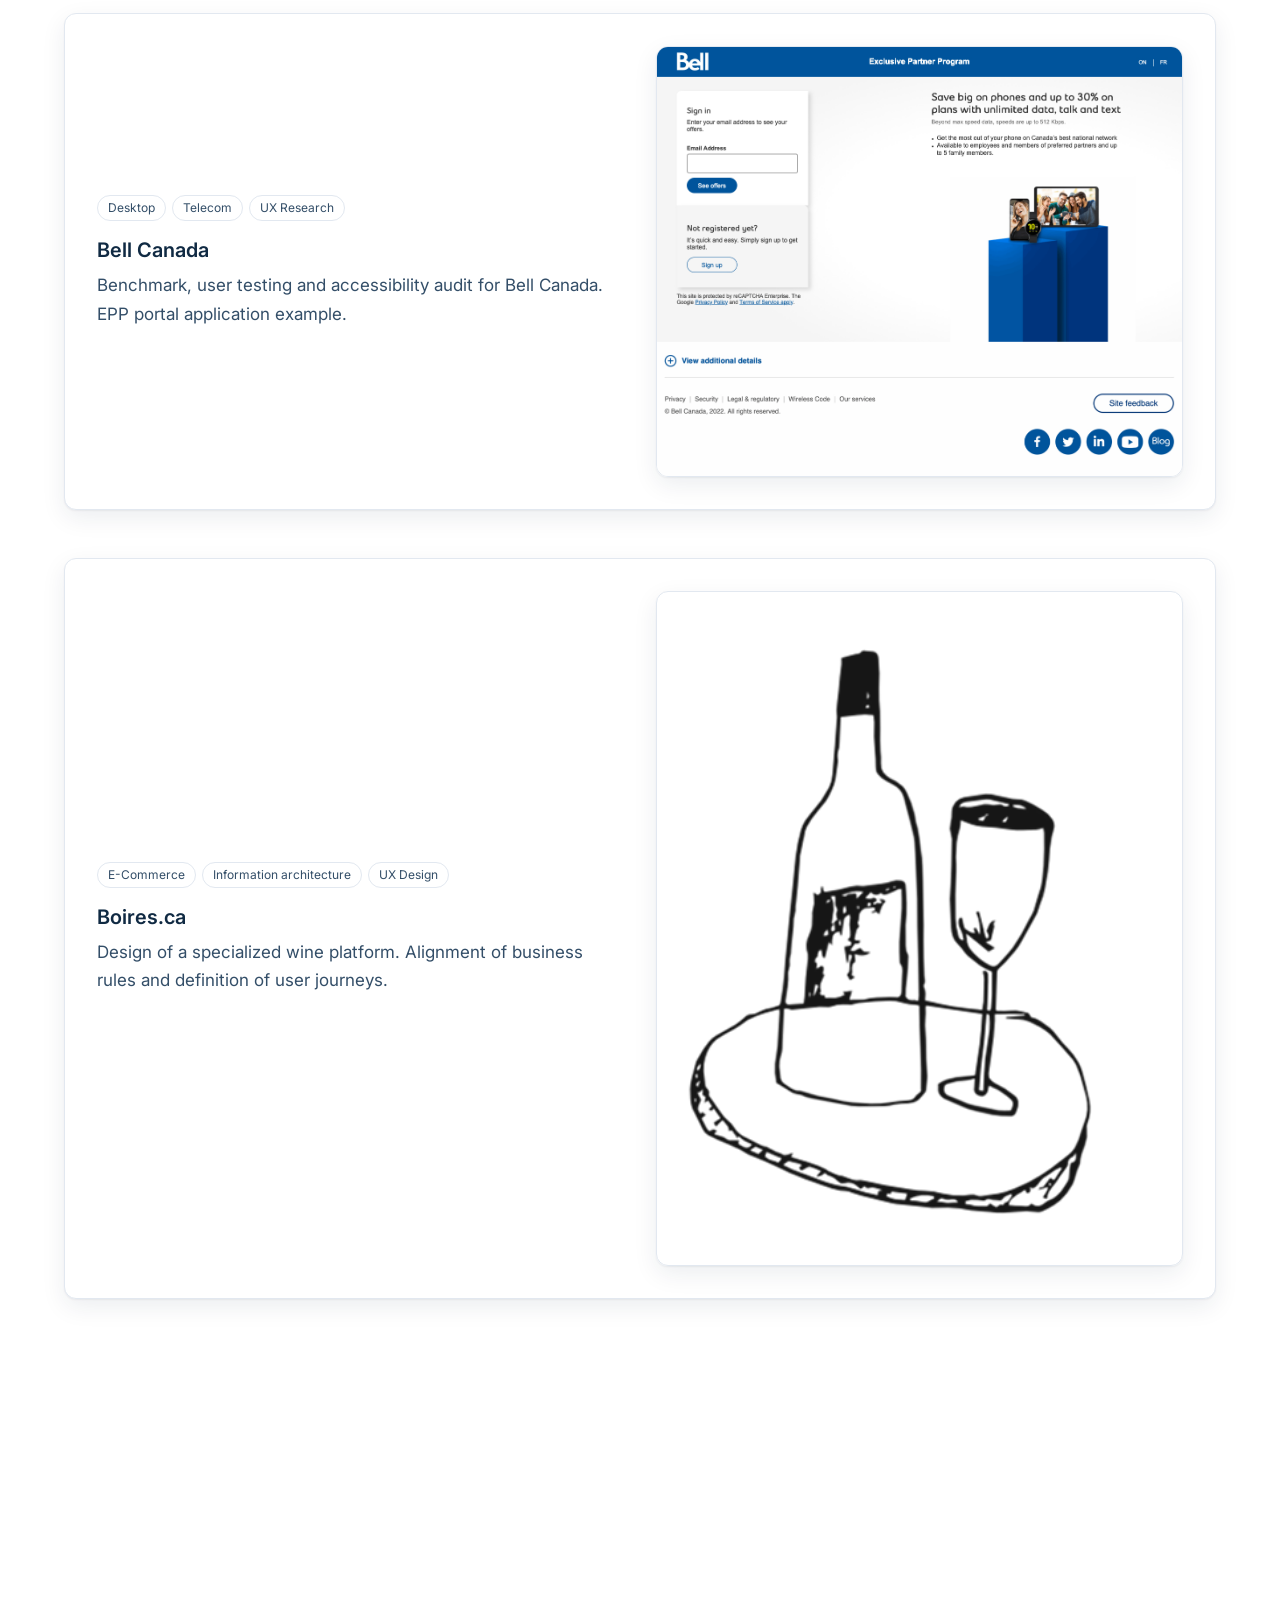
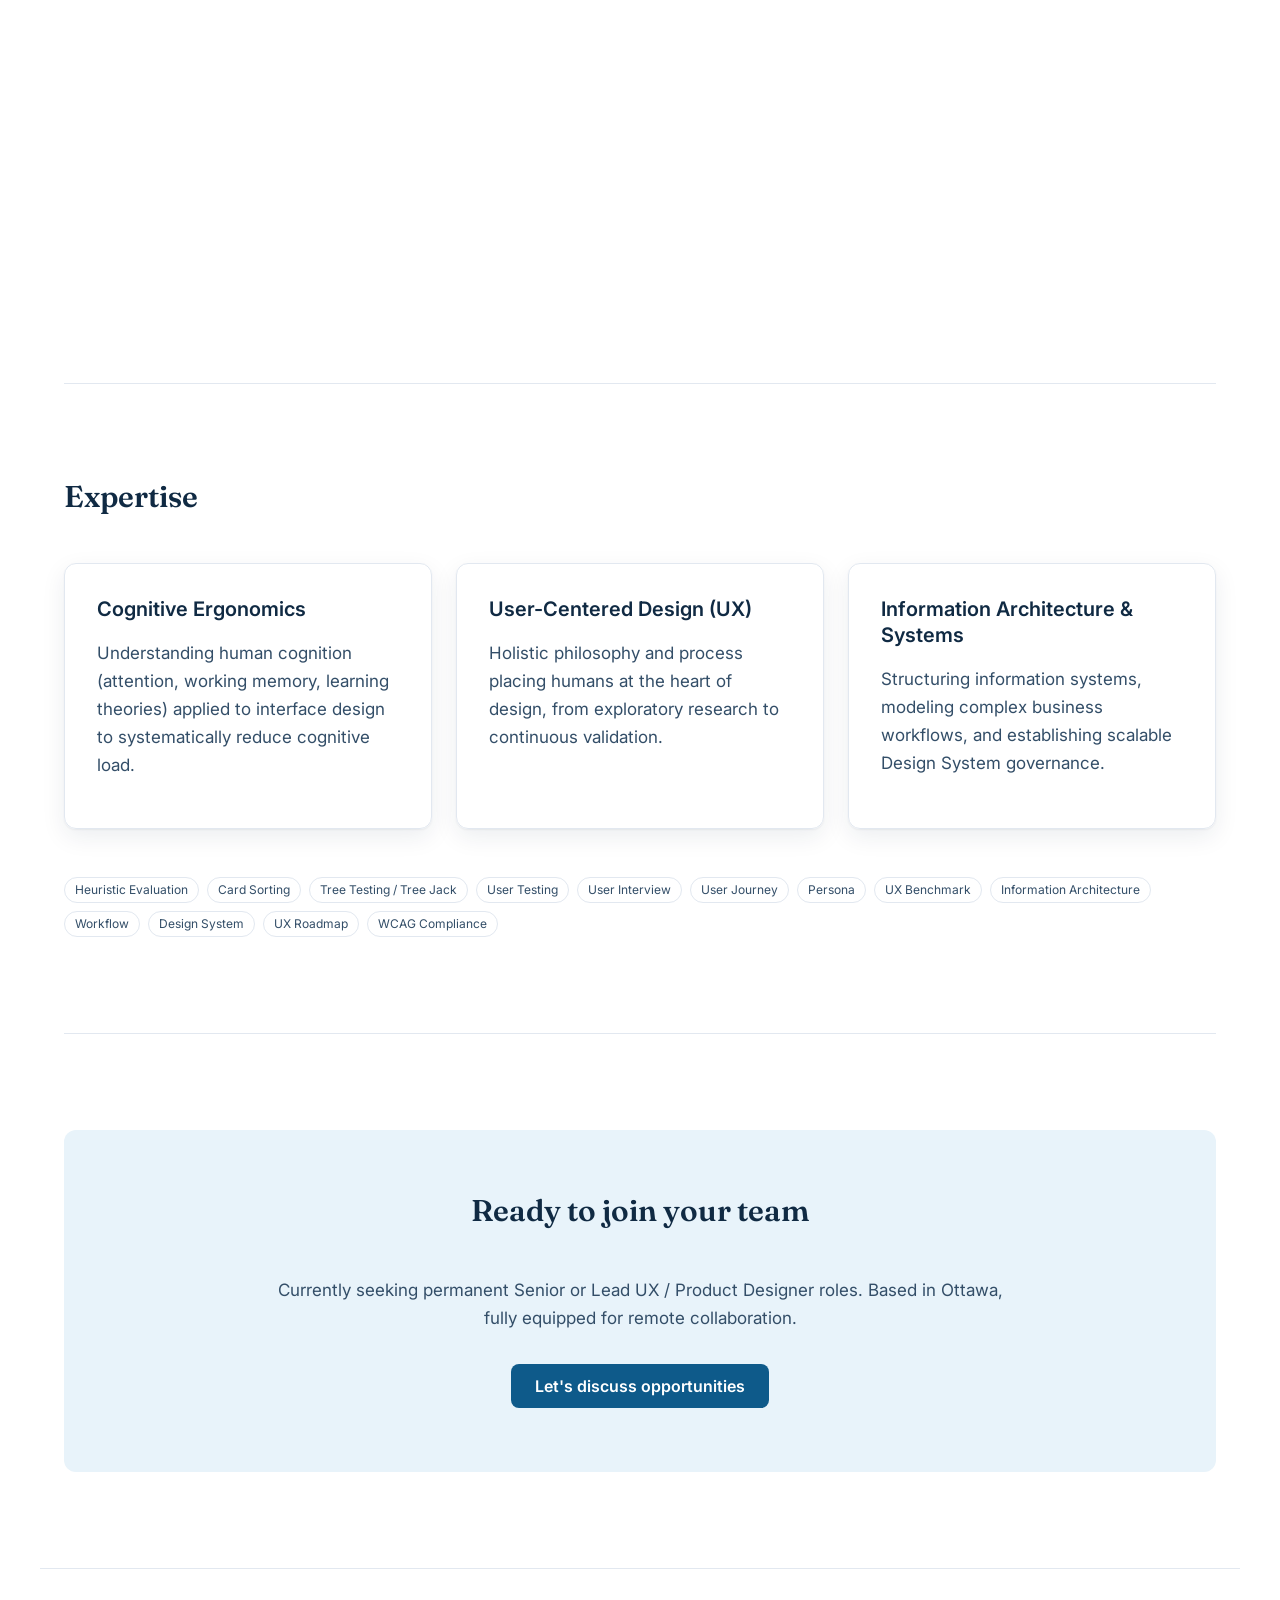
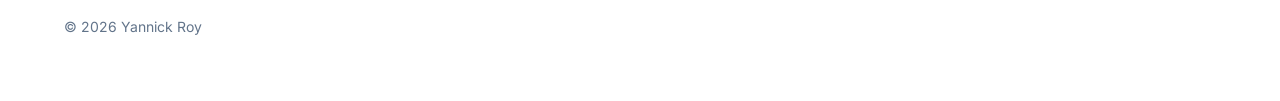
==== commit f296e8d8: "Pilules plus petites (max 2 lignes) et pied de page allege" ====
--- a/accueil-v2.html
+++ b/accueil-v2.html
@@ -45,15 +45,16 @@
     .stats { background:var(--wash); border-radius:12px; padding:48px; display:grid; grid-template-columns:repeat(4,1fr); gap:32px; }
     .stat-num { font-family:var(--font-display); font-weight:600; font-size:44px; color:var(--ink); line-height:1.1; }
     .stat-label { font-size:14px; color:var(--muted); line-height:1.5; margin-top:8px; }
-    .projects-grid { display:block; padding-bottom:60vh; }
+    .projects-grid { display:block; }
+    .stack-spacer { height:60vh; }
     .card { display:grid; grid-template-columns:1fr 1fr; gap:32px; align-items:center; background:var(--paper); border:1px solid var(--line); border-radius:12px; box-shadow:var(--shadow); padding:32px; text-decoration:none; color:inherit; margin-bottom:48px; position:sticky; top:96px; }
     .projects-grid .card:nth-child(2) { top:112px; }
     .projects-grid .card:nth-child(3) { top:128px; }
     .card:hover { border-color:var(--accent-deep); }
     .card img { width:100%; border-radius:12px; border:1px solid var(--line); box-shadow:var(--shadow); }
     .card p { margin:0; }
-    .tags { display:flex; gap:8px; flex-wrap:wrap; margin-bottom:16px; }
-    .tag { font-size:14px; padding:4px 12px; border-radius:999px; border:1px solid var(--line); color:var(--ink-soft); }
+    .tags { display:flex; gap:6px; flex-wrap:wrap; margin-bottom:16px; }
+    .tag { font-size:12px; line-height:1.5; padding:3px 10px; border-radius:999px; border:1px solid var(--line); color:var(--ink-soft); }
     .expertise-grid { display:grid; grid-template-columns:repeat(3,1fr); gap:24px; }
     .expertise-card { border:1px solid var(--line); border-radius:12px; padding:32px; box-shadow:var(--shadow); }
     .methods { display:flex; flex-wrap:wrap; gap:8px; margin-top:48px; }
@@ -72,7 +73,7 @@
     @media (prefers-reduced-motion: reduce) {
       .fade { opacity:1; transform:none; transition:none; }
       .card { position:static; }
-      .projects-grid { padding-bottom:0; }
+      .stack-spacer { display:none; }
     }
   </style>
 </head>
@@ -138,6 +139,7 @@
           </div>
           <img src="images/Boires/Boires-Noir-Illustration.png" alt="Illustration de la plateforme Boires.ca" />
         </a>
+        <div class="stack-spacer" aria-hidden="true"></div>
       </div>
     </section>
 
@@ -184,7 +186,7 @@
   </main>
 
   <footer>
-    <p>© 2026 Yannick Roy. <span data-i18n="footer_credits">Tous droits réservés.</span></p>
+    <p>© 2026 Yannick Roy</p>
   </footer>
 
   <script>
@@ -217,8 +219,7 @@
         exp_tag_roadmap: "Feuille de route (Roadmap)", exp_tag_wcag: "WCAG",
         contact_title: "Prêt à rejoindre votre équipe",
         contact_subtitle: "Actuellement ouvert aux opportunités permanentes en tant que Senior ou Lead UX / Product Designer. Basé à Ottawa (disponible pour le télétravail).",
-        contact_btn: "Discuter d’une opportunité",
-        footer_credits: "Tous droits réservés."
+        contact_btn: "Discuter d’une opportunité"
       },
       en: {
         nav_projects: "Projects", nav_expertise: "Expertise", nav_contact: "Contact", nav_cv: "Resume",
@@ -248,8 +249,7 @@
         exp_tag_roadmap: "UX Roadmap", exp_tag_wcag: "WCAG Compliance",
         contact_title: "Ready to join your team",
         contact_subtitle: "Currently seeking permanent Senior or Lead UX / Product Designer roles. Based in Ottawa, fully equipped for remote collaboration.",
-        contact_btn: "Let's discuss opportunities",
-        footer_credits: "All rights reserved."
+        contact_btn: "Let's discuss opportunities"
       }
     };
     function getInitialLanguage() {
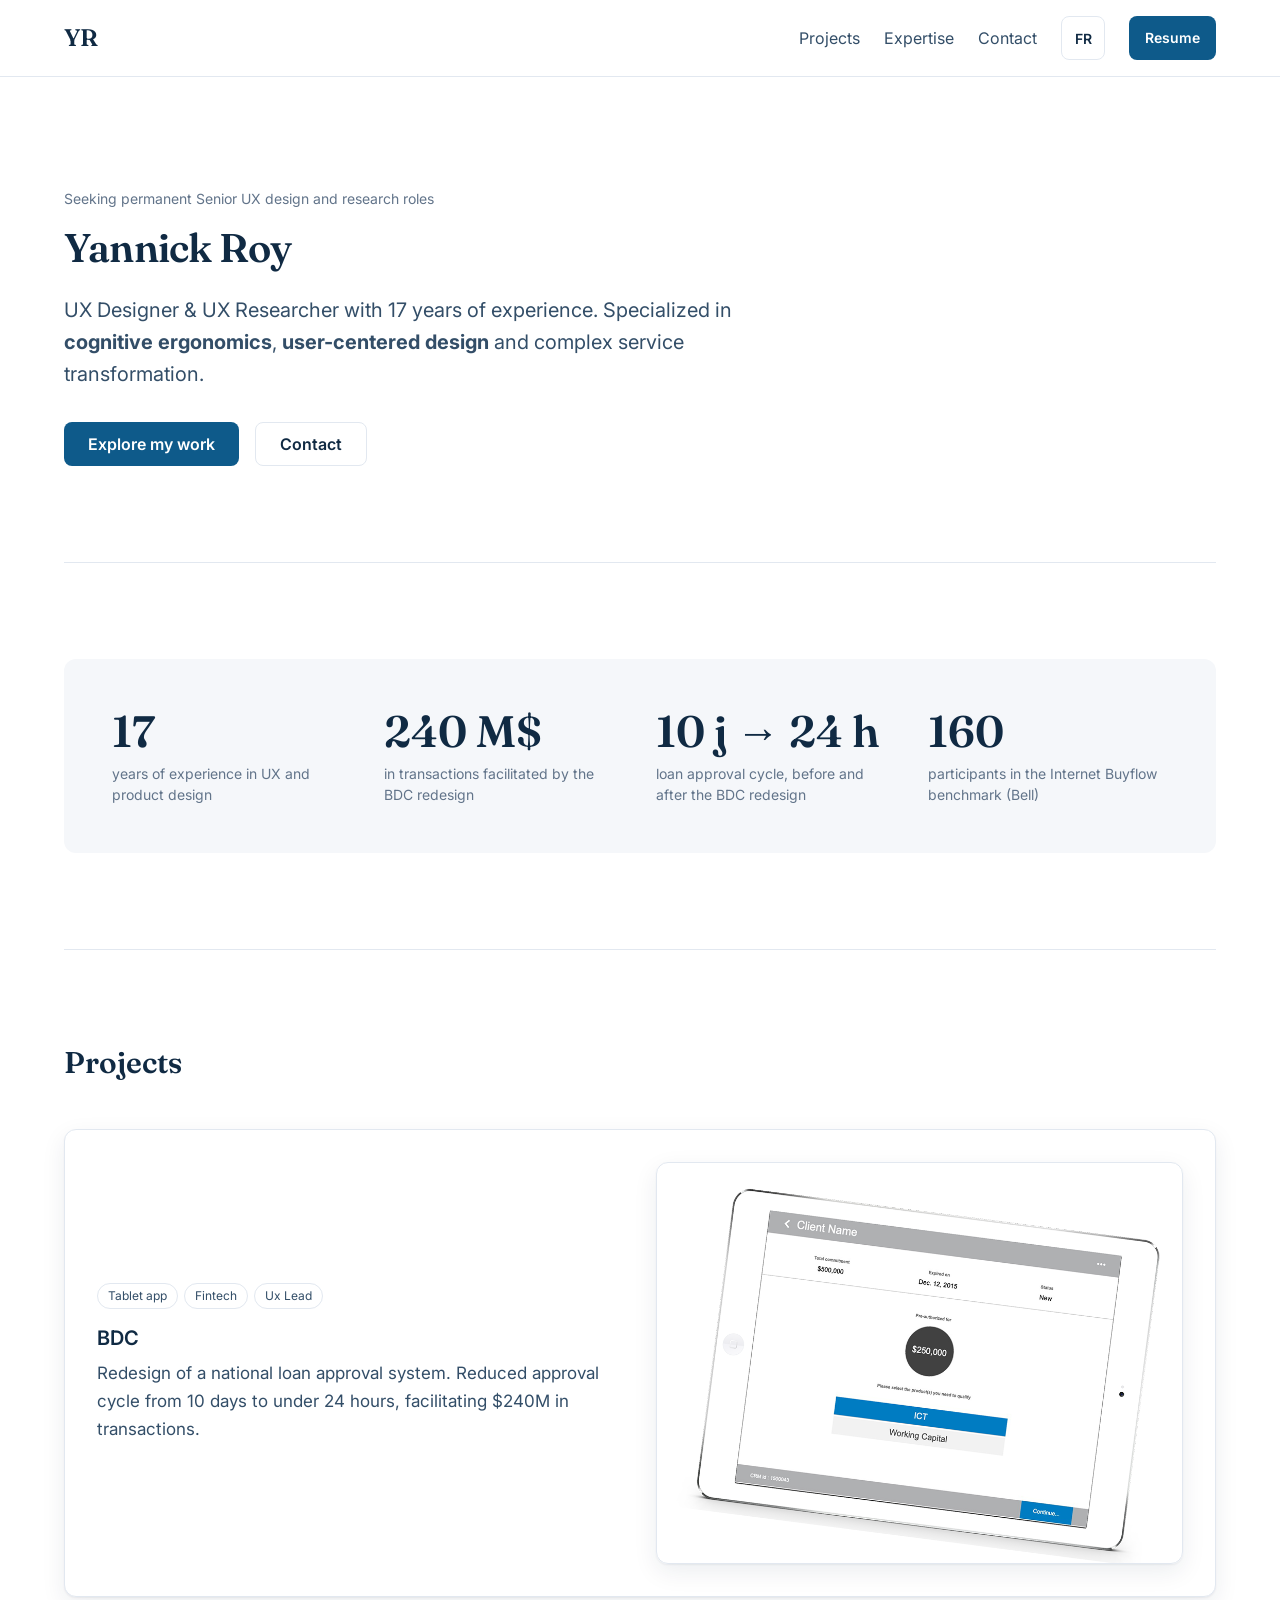
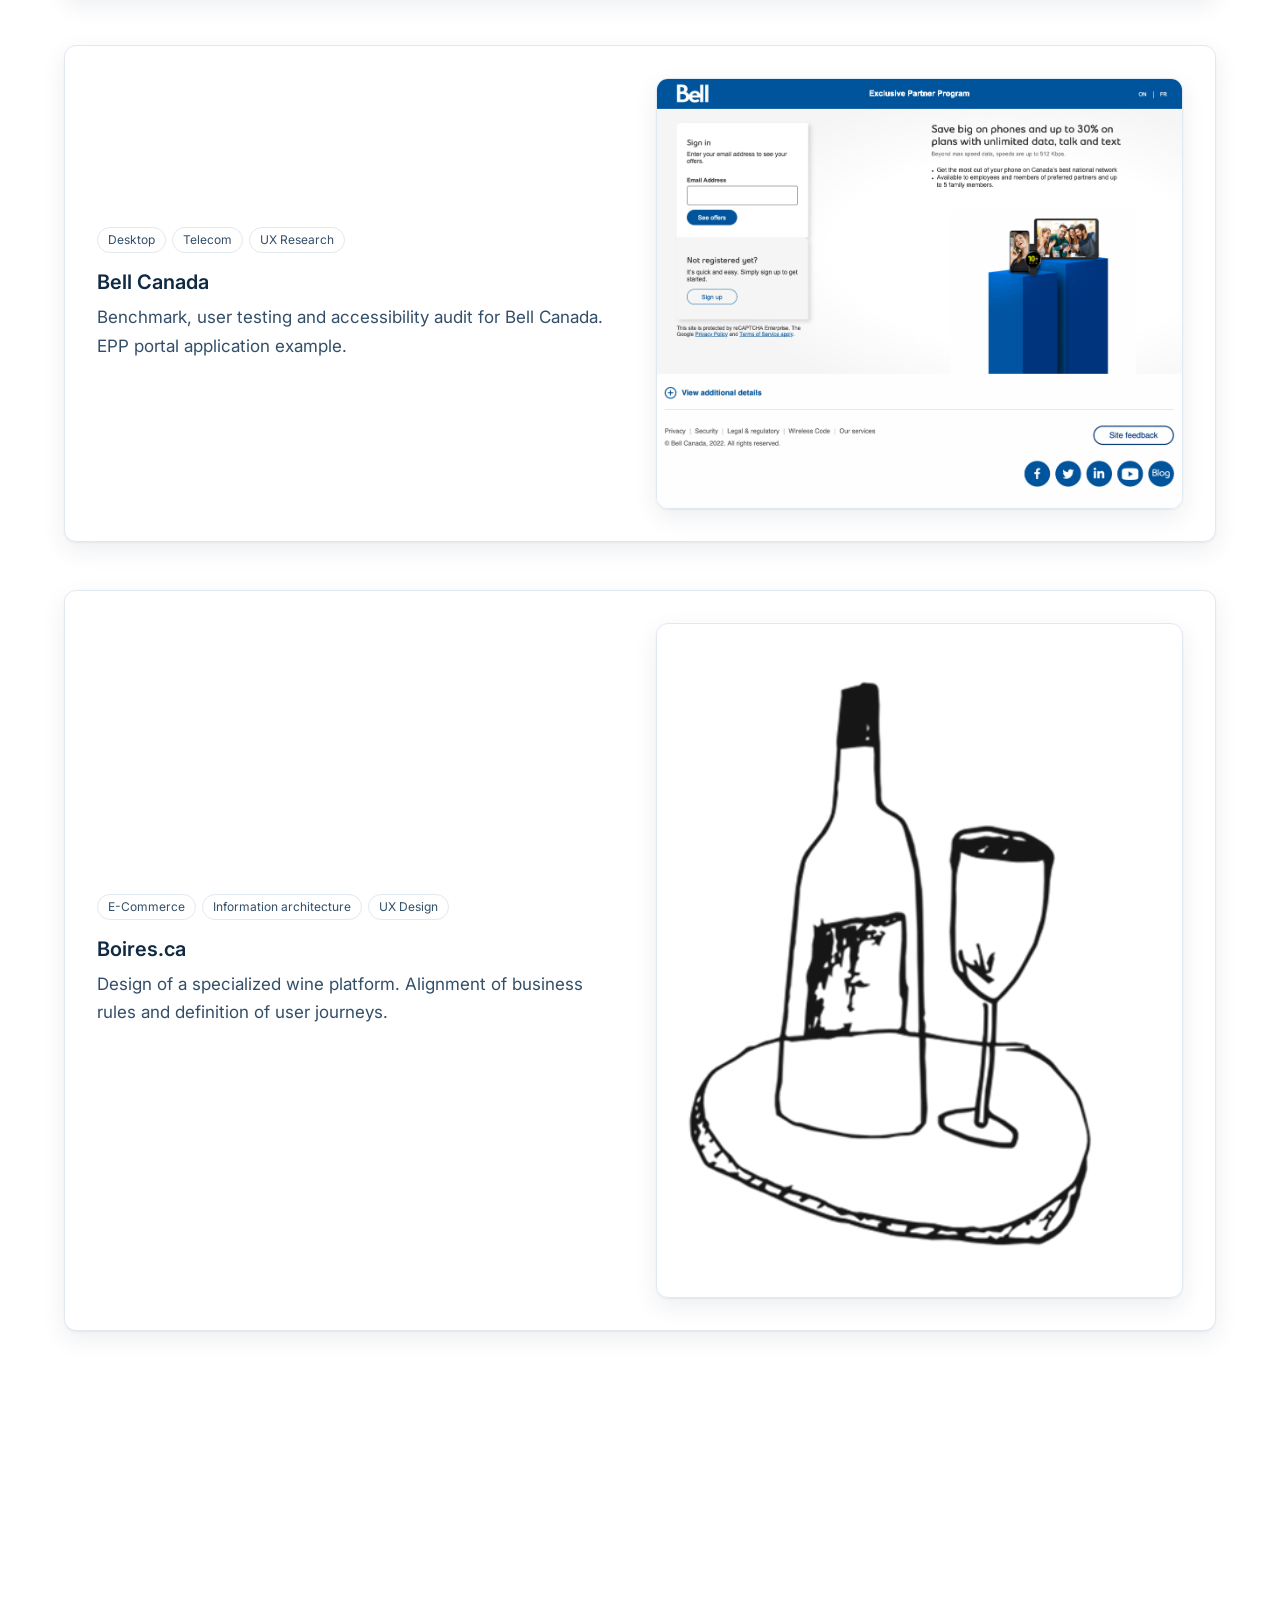
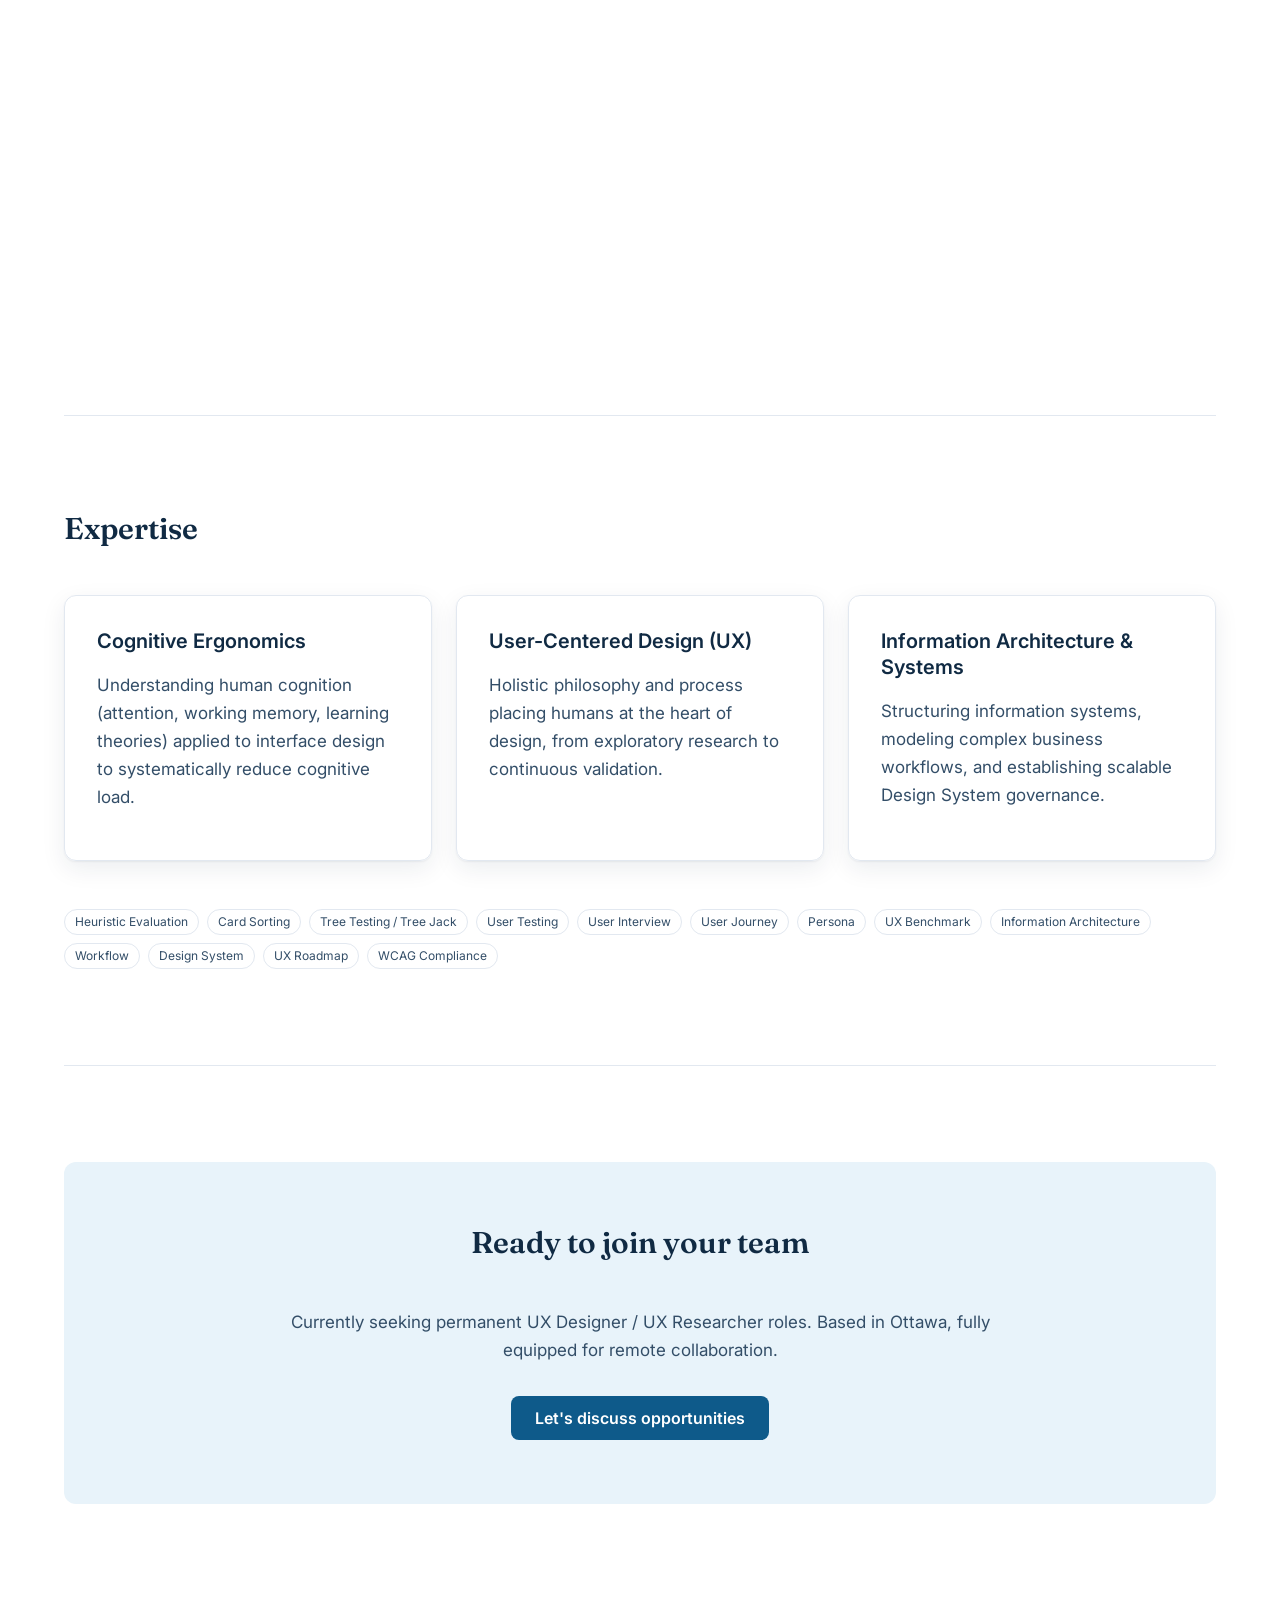
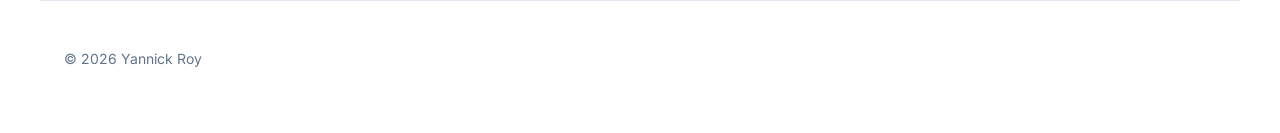
==== commit fae4798d: "Positionnement : UX Designer & UX Researcher (plus de Lead / Product Designer)" ====
--- a/accueil-v2.html
+++ b/accueil-v2.html
@@ -3,7 +3,7 @@
 <head>
   <meta charset="UTF-8" />
   <meta name="viewport" content="width=device-width, initial-scale=1.0" />
-  <title>Yannick Roy — Lead UX &amp; Product Designer</title>
+  <title>Yannick Roy — UX Designer &amp; UX Researcher</title>
   <link rel="preconnect" href="https://fonts.googleapis.com" />
   <link rel="preconnect" href="https://fonts.gstatic.com" crossorigin />
   <link href="https://fonts.googleapis.com/css2?family=Fraunces:wght@600&family=Inter:wght@400;600&display=swap" rel="stylesheet" />
@@ -94,9 +94,9 @@
 
   <main>
     <section class="fade">
-      <p class="hero-status" data-i18n="hero_status">Disponible pour un poste permanent Senior / Lead UX</p>
+      <p class="hero-status" data-i18n="hero_status">Disponible pour un poste permanent Senior en design et recherche UX</p>
       <h1>Yannick Roy</h1>
-      <p class="lead" data-i18n="hero_subtitle">Lead UX &amp; Product Designer avec 17 ans d’expérience. Spécialisé en <strong>ergonomie cognitive</strong>, <strong>design centré utilisateur</strong> et transformation de services complexes.</p>
+      <p class="lead" data-i18n="hero_subtitle">UX Designer &amp; UX Researcher avec 17 ans d’expérience. Spécialisé en <strong>ergonomie cognitive</strong>, <strong>design centré utilisateur</strong> et transformation de services complexes.</p>
       <div class="hero-cta">
         <a href="#projects" class="btn-primary" data-i18n="hero_cta_primary">Découvrir mes projets</a>
         <a href="#contact" class="btn-secondary" data-i18n="nav_contact">Contact</a>
@@ -179,7 +179,7 @@
     <section id="contact" class="fade">
       <div class="contact-card">
         <h2 data-i18n="contact_title">Prêt à rejoindre votre équipe</h2>
-        <p data-i18n="contact_subtitle">Actuellement ouvert aux opportunités permanentes en tant que Senior ou Lead UX / Product Designer. Basé à Ottawa (disponible pour le télétravail).</p>
+        <p data-i18n="contact_subtitle">Actuellement ouvert aux opportunités permanentes en tant que UX Designer / UX Researcher. Basé à Ottawa (disponible pour le télétravail).</p>
         <a href="mailto:yannick.roy@gmail.com" class="btn-primary" data-i18n="contact_btn">Discuter d’une opportunité</a>
       </div>
     </section>
@@ -193,8 +193,8 @@
     const translations = {
       fr: {
         nav_projects: "Projets", nav_expertise: "Expertise", nav_contact: "Contact", nav_cv: "CV",
-        hero_status: "Disponible pour un poste permanent Senior / Lead UX",
-        hero_subtitle: "Lead UX & Product Designer avec 17 ans d’expérience. Spécialisé en <strong>ergonomie cognitive</strong>, <strong>design centré utilisateur</strong> et transformation de services complexes.",
+        hero_status: "Disponible pour un poste permanent Senior en design et recherche UX",
+        hero_subtitle: "UX Designer & UX Researcher avec 17 ans d’expérience. Spécialisé en <strong>ergonomie cognitive</strong>, <strong>design centré utilisateur</strong> et transformation de services complexes.",
         hero_cta_primary: "Découvrir mes projets",
         stat_years: "années d’expérience en UX et design produit",
         stat_bdc: "de transactions facilitées par la refonte BDC",
@@ -218,13 +218,13 @@
         exp_tag_workflow: "Workflow", exp_tag_design_system: "Design System",
         exp_tag_roadmap: "Feuille de route (Roadmap)", exp_tag_wcag: "WCAG",
         contact_title: "Prêt à rejoindre votre équipe",
-        contact_subtitle: "Actuellement ouvert aux opportunités permanentes en tant que Senior ou Lead UX / Product Designer. Basé à Ottawa (disponible pour le télétravail).",
+        contact_subtitle: "Actuellement ouvert aux opportunités permanentes en tant que UX Designer / UX Researcher. Basé à Ottawa (disponible pour le télétravail).",
         contact_btn: "Discuter d’une opportunité"
       },
       en: {
         nav_projects: "Projects", nav_expertise: "Expertise", nav_contact: "Contact", nav_cv: "Resume",
-        hero_status: "Seeking permanent Senior / Lead UX roles",
-        hero_subtitle: "Lead UX & Product Designer with 17 years of experience. Specialized in <strong>cognitive ergonomics</strong>, <strong>user-centered design</strong> and complex service transformation.",
+        hero_status: "Seeking permanent Senior UX design and research roles",
+        hero_subtitle: "UX Designer & UX Researcher with 17 years of experience. Specialized in <strong>cognitive ergonomics</strong>, <strong>user-centered design</strong> and complex service transformation.",
         hero_cta_primary: "Explore my work",
         stat_years: "years of experience in UX and product design",
         stat_bdc: "in transactions facilitated by the BDC redesign",
@@ -248,7 +248,7 @@
         exp_tag_workflow: "Workflow", exp_tag_design_system: "Design System",
         exp_tag_roadmap: "UX Roadmap", exp_tag_wcag: "WCAG Compliance",
         contact_title: "Ready to join your team",
-        contact_subtitle: "Currently seeking permanent Senior or Lead UX / Product Designer roles. Based in Ottawa, fully equipped for remote collaboration.",
+        contact_subtitle: "Currently seeking permanent UX Designer / UX Researcher roles. Based in Ottawa, fully equipped for remote collaboration.",
         contact_btn: "Let's discuss opportunities"
       }
     };
